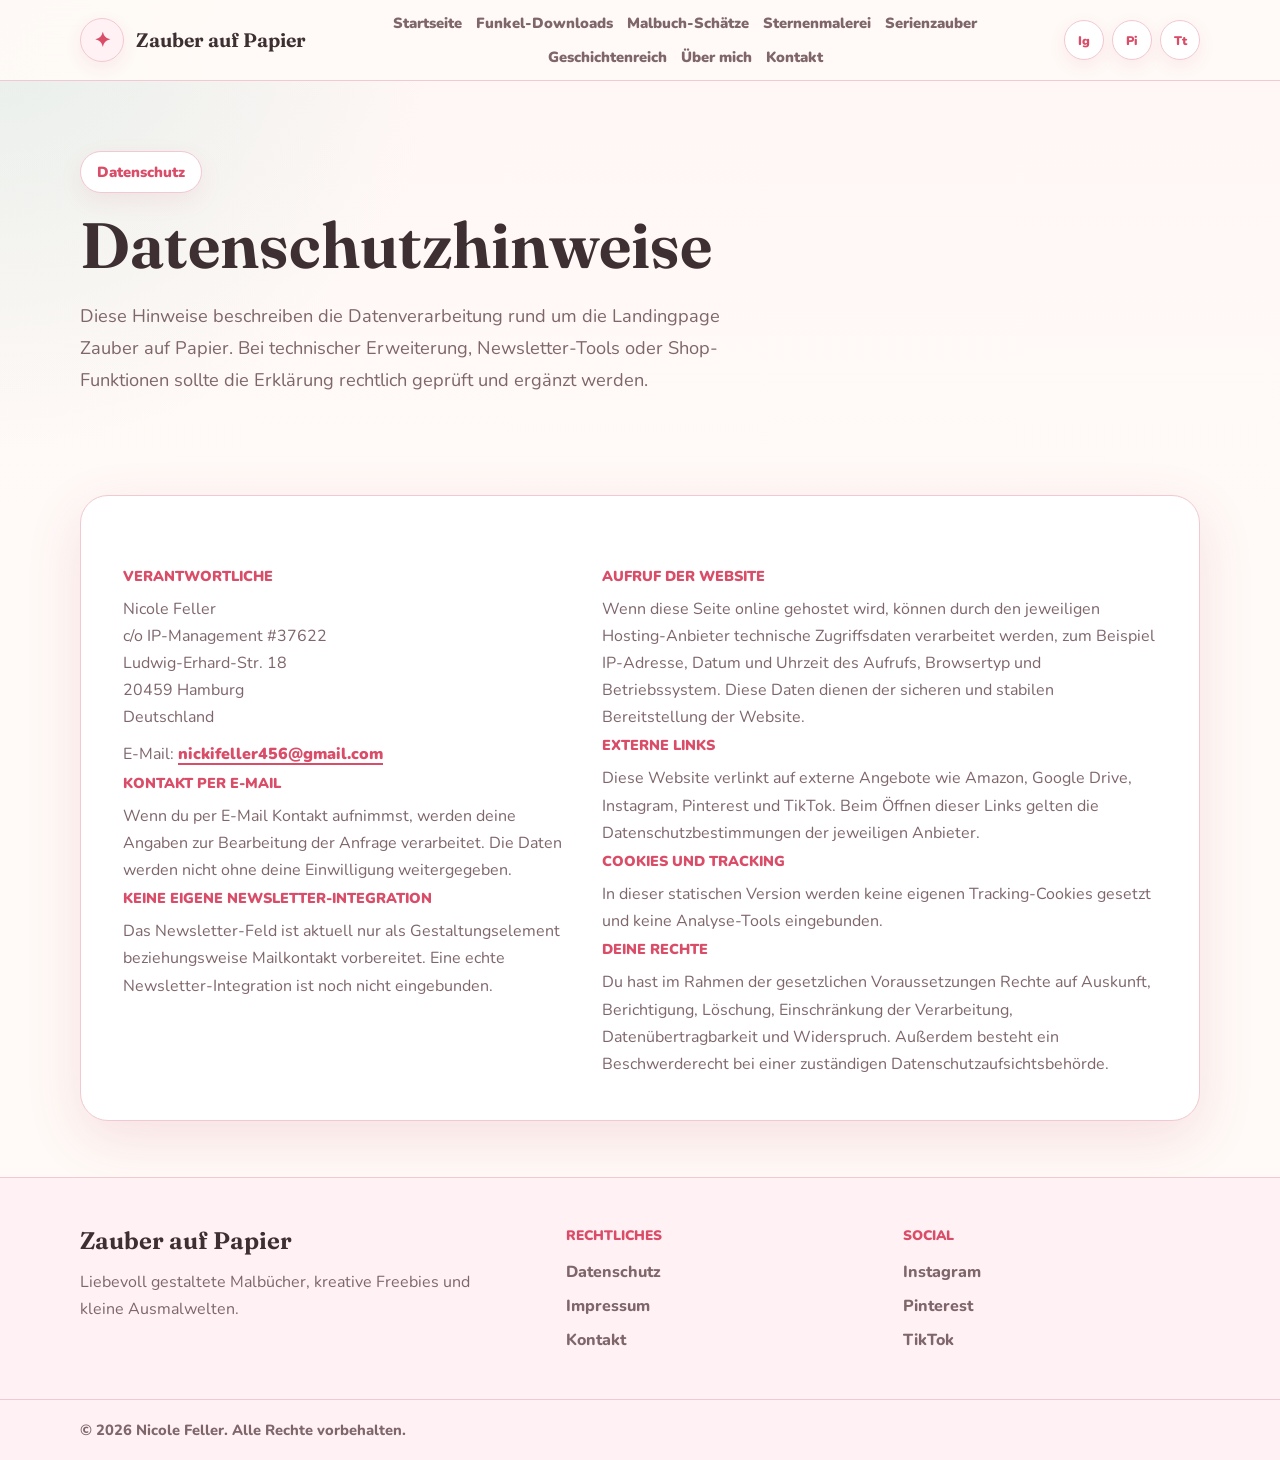
==== seiten/datenschutz.html @ 48a4aab7 "Publish Zauber auf Papier landing page" ====
<!doctype html>
<html lang="de">
  <head>
    <meta charset="utf-8" />
    <meta name="viewport" content="width=device-width, initial-scale=1" />
    <title>Datenschutz | Zauber auf Papier</title>
    <meta name="description" content="Datenschutzhinweise der Landingpage Zauber auf Papier." />
    <meta name="author" content="Nicole Feller" />
    <link rel="preconnect" href="https://fonts.googleapis.com" />
    <link rel="preconnect" href="https://fonts.gstatic.com" crossorigin />
    <link href="https://fonts.googleapis.com/css2?family=Fraunces:opsz,wght@9..144,500;9..144,650&family=Nunito:wght@400;700;800;900&display=swap" rel="stylesheet" />
    <link rel="stylesheet" href="seite.css" />
    <script src="seite.js" defer></script>
  </head>
  <body>
    <header class="header"><div class="container header-inner"><a class="brand" href="../index.html"><span class="brand-mark">✦</span><span>Zauber auf Papier</span></a><nav class="nav"><a href="../index.html">Startseite</a><a href="funkel-downloads.html">Funkel-Downloads</a><a href="malbuch-schaetze.html">Malbuch-Schätze</a><a href="sternenmalerei.html">Sternenmalerei</a><a href="serienzauber.html">Serienzauber</a><a href="geschichtenreich.html">Geschichtenreich</a><a href="ueber-mich.html">Über mich</a><a href="kontakt.html">Kontakt</a></nav><div class="social"><a href="https://www.instagram.com/zauber_auf_papier?igsh=MWM4c21jcXR1cXUzcg==" data-popup-link>Ig</a><a href="https://pin.it/42RjLvB2o" data-popup-link>Pi</a><a href="https://www.tiktok.com/@zauberaufpapierx?_r=1&_t=ZG-96r3VpoOtCT" data-popup-link>Tt</a></div></div></header>
    <main>
      <section class="hero"><div class="container"><p class="eyebrow">Datenschutz</p><h1>Datenschutzhinweise</h1><p class="hero-copy">Diese Hinweise beschreiben die Datenverarbeitung rund um die Landingpage Zauber auf Papier. Bei technischer Erweiterung, Newsletter-Tools oder Shop-Funktionen sollte die Erklärung rechtlich geprüft und ergänzt werden.</p></div></section>
      <section><div class="container"><div class="legal-card"><div class="legal-grid"><div><h3>Verantwortliche</h3><p>Nicole Feller<br />c/o IP-Management #37622<br />Ludwig-Erhard-Str. 18<br />20459 Hamburg<br />Deutschland</p><p>E-Mail: <a href="mailto:nickifeller456@gmail.com">nickifeller456@gmail.com</a></p><h3>Kontakt per E-Mail</h3><p>Wenn du per E-Mail Kontakt aufnimmst, werden deine Angaben zur Bearbeitung der Anfrage verarbeitet. Die Daten werden nicht ohne deine Einwilligung weitergegeben.</p><h3>Keine eigene Newsletter-Integration</h3><p>Das Newsletter-Feld ist aktuell nur als Gestaltungselement beziehungsweise Mailkontakt vorbereitet. Eine echte Newsletter-Integration ist noch nicht eingebunden.</p></div><div><h3>Aufruf der Website</h3><p>Wenn diese Seite online gehostet wird, können durch den jeweiligen Hosting-Anbieter technische Zugriffsdaten verarbeitet werden, zum Beispiel IP-Adresse, Datum und Uhrzeit des Aufrufs, Browsertyp und Betriebssystem. Diese Daten dienen der sicheren und stabilen Bereitstellung der Website.</p><h3>Externe Links</h3><p>Diese Website verlinkt auf externe Angebote wie Amazon, Google Drive, Instagram, Pinterest und TikTok. Beim Öffnen dieser Links gelten die Datenschutzbestimmungen der jeweiligen Anbieter.</p><h3>Cookies und Tracking</h3><p>In dieser statischen Version werden keine eigenen Tracking-Cookies gesetzt und keine Analyse-Tools eingebunden.</p><h3>Deine Rechte</h3><p>Du hast im Rahmen der gesetzlichen Voraussetzungen Rechte auf Auskunft, Berichtigung, Löschung, Einschränkung der Verarbeitung, Datenübertragbarkeit und Widerspruch. Außerdem besteht ein Beschwerderecht bei einer zuständigen Datenschutzaufsichtsbehörde.</p></div></div></div></div></section>
    </main>
    <footer class="footer"><div class="container footer-grid"><div><h2>Zauber auf Papier</h2><p>Liebevoll gestaltete Malbücher, kreative Freebies und kleine Ausmalwelten.</p></div><div><h3>Rechtliches</h3><div class="footer-links"><a href="datenschutz.html">Datenschutz</a><a href="impressum.html">Impressum</a><a href="kontakt.html">Kontakt</a></div></div><div><h3>Social</h3><div class="footer-links"><a href="https://www.instagram.com/zauber_auf_papier?igsh=MWM4c21jcXR1cXUzcg==" data-popup-link>Instagram</a><a href="https://pin.it/42RjLvB2o" data-popup-link>Pinterest</a><a href="https://www.tiktok.com/@zauberaufpapierx?_r=1&_t=ZG-96r3VpoOtCT" data-popup-link>TikTok</a></div></div></div><div class="copyright"><div class="container">© 2026 Nicole Feller. Alle Rechte vorbehalten.</div></div></footer>
    <dialog class="popup-fallback" id="popup-fallback"><h2>Der Zauber wartet</h2><p class="text">Falls dein Browser Popups blockiert, kannst du den Link hier öffnen.</p><div class="popup-actions"><a class="button" id="popup-fallback-link" href="#" target="_blank" rel="noopener">Link öffnen</a><button type="button" id="popup-close">Schließen</button></div></dialog>
  </body>
</html>
---- seiten/seite.css ----
:root {
  --background: #fffaf7;
  --surface: #ffffff;
  --surface-soft: #fff1f4;
  --primary: #d94d68;
  --primary-dark: #b93451;
  --accent: #f7b8c6;
  --mint: #b8ded2;
  --lavender: #d9c8f2;
  --text: #3d2f32;
  --muted: #7e666b;
  --border: #f2c8d2;
}

* {
  box-sizing: border-box;
}

html {
  scroll-behavior: smooth;
}

body {
  margin: 0;
  min-height: 100vh;
  background:
    radial-gradient(circle at top left, rgba(184, 222, 210, 0.34), transparent 28rem),
    linear-gradient(180deg, rgba(255, 241, 244, 0.42), transparent 36rem),
    var(--background);
  color: var(--text);
  font-family: "Nunito", system-ui, sans-serif;
}

img {
  display: block;
  max-width: 100%;
}

a {
  color: inherit;
  text-decoration: none;
}

a,
button {
  transition:
    background-color 180ms ease,
    border-color 180ms ease,
    box-shadow 180ms ease,
    color 180ms ease,
    transform 180ms ease;
}

h1,
h2,
h3 {
  margin: 0;
  font-family: "Fraunces", Georgia, serif;
  font-weight: 650;
  letter-spacing: 0;
}

p {
  margin: 0;
}

.container {
  width: min(100% - 2rem, 1120px);
  margin-inline: auto;
}

.header {
  position: sticky;
  top: 0;
  z-index: 20;
  border-bottom: 1px solid var(--border);
  background: rgba(255, 250, 247, 0.94);
  backdrop-filter: blur(18px);
}

.header-inner {
  display: flex;
  min-height: 80px;
  align-items: center;
  justify-content: space-between;
  gap: 20px;
}

.brand {
  display: inline-flex;
  align-items: center;
  gap: 12px;
  font-family: "Fraunces", Georgia, serif;
  font-size: 1.22rem;
  font-weight: 650;
}

.brand-mark {
  display: grid;
  width: 44px;
  height: 44px;
  place-items: center;
  border: 1px solid var(--border);
  border-radius: 999px;
  background: var(--surface-soft);
  color: var(--primary);
  box-shadow: 0 6px 18px rgba(185, 52, 81, 0.08);
}

.nav,
.social {
  display: flex;
  flex-wrap: wrap;
  align-items: center;
  gap: 14px;
}

.nav {
  max-width: 650px;
  justify-content: center;
}

.nav a {
  border-radius: 999px;
  color: var(--muted);
  font-size: 0.92rem;
  font-weight: 900;
}

.nav a:hover,
.nav a.active {
  color: var(--primary);
}

.social {
  gap: 8px;
}

.social a {
  display: grid;
  width: 40px;
  height: 40px;
  place-items: center;
  border: 1px solid var(--border);
  border-radius: 999px;
  background: var(--surface);
  color: var(--primary);
  font-size: 0.78rem;
  font-weight: 900;
  box-shadow: 0 6px 18px rgba(185, 52, 81, 0.08);
}

.hero {
  padding: 70px 0 42px;
}

.eyebrow,
.pill {
  display: inline-flex;
  align-items: center;
  border: 1px solid var(--border);
  border-radius: 999px;
  background: var(--surface);
  color: var(--primary);
  font-size: 0.92rem;
  font-weight: 900;
  box-shadow: 0 8px 24px rgba(185, 52, 81, 0.08);
}

.eyebrow {
  margin-bottom: 18px;
  padding: 10px 16px;
}

.hero h1 {
  max-width: 840px;
  font-size: clamp(2.45rem, 5vw, 4.4rem);
  line-height: 1.06;
}

.hero-copy {
  max-width: 700px;
  margin-top: 22px;
  color: var(--muted);
  font-size: 1.14rem;
  line-height: 1.75;
}

section {
  padding: 56px 0;
}

.button {
  display: inline-flex;
  min-height: 54px;
  align-items: center;
  justify-content: center;
  border: 1px solid transparent;
  border-radius: 999px;
  padding: 14px 26px;
  background: var(--primary);
  color: white;
  font-size: 1rem;
  font-weight: 900;
  box-shadow: 0 18px 55px rgba(185, 52, 81, 0.15);
}

.button:hover {
  transform: translateY(-2px);
  background: var(--primary-dark);
}

.button.secondary {
  border-color: var(--border);
  background: var(--surface);
  color: var(--primary);
}

.grid {
  display: grid;
  gap: 24px;
}

.grid.two {
  grid-template-columns: repeat(2, 1fr);
}

.grid.three {
  grid-template-columns: repeat(3, 1fr);
}

.grid.four {
  grid-template-columns: repeat(4, 1fr);
}

.card {
  overflow: hidden;
  border: 1px solid var(--border);
  border-radius: 28px;
  background: var(--surface);
  box-shadow: 0 8px 24px rgba(185, 52, 81, 0.08);
}

.card-body {
  padding: 24px;
}

.card h2,
.card h3 {
  font-size: clamp(1.6rem, 3vw, 2.2rem);
  line-height: 1.15;
}

.card p,
.text {
  color: var(--muted);
  line-height: 1.7;
}

.card p {
  margin-top: 12px;
}

.image-square {
  aspect-ratio: 1;
  overflow: hidden;
  background: var(--surface-soft);
}

.image-square img {
  width: 100%;
  height: 100%;
  object-fit: cover;
}

.image-contain {
  aspect-ratio: 1;
  display: grid;
  place-items: center;
  overflow: hidden;
  background: var(--surface-soft);
  padding: 16px;
}

.image-contain img {
  width: 100%;
  height: 100%;
  object-fit: contain;
}

.badge {
  display: inline-flex;
  margin-bottom: 12px;
  border-radius: 999px;
  background: var(--surface-soft);
  padding: 7px 12px;
  color: var(--primary);
  font-size: 0.78rem;
  font-weight: 900;
}

.actions {
  display: flex;
  flex-wrap: wrap;
  gap: 12px;
  margin-top: 22px;
}

.legal-card {
  border: 1px solid var(--border);
  border-radius: 28px;
  background: var(--surface);
  padding: clamp(24px, 4vw, 42px);
  box-shadow: 0 18px 55px rgba(185, 52, 81, 0.13);
}

.legal-grid {
  display: grid;
  gap: 24px;
  grid-template-columns: 0.9fr 1.1fr;
  margin-top: 24px;
}

.legal-card h3 {
  margin-top: 4px;
  font-family: "Nunito", system-ui, sans-serif;
  color: var(--primary);
  font-size: 0.9rem;
  font-weight: 900;
  text-transform: uppercase;
}

.legal-card p,
.legal-card address,
.legal-card li {
  color: var(--muted);
  font-style: normal;
  line-height: 1.7;
}

.legal-card p,
.legal-card ul,
.legal-card address {
  margin-top: 10px;
}

.legal-card a,
.inline-link {
  color: var(--primary);
  font-weight: 900;
  text-decoration: underline;
  text-decoration-thickness: 2px;
  text-underline-offset: 4px;
}

.footer {
  border-top: 1px solid var(--border);
  background: var(--surface-soft);
}

.footer-grid {
  display: grid;
  gap: 40px;
  grid-template-columns: 1.2fr 0.8fr 0.8fr;
  padding: 48px 0;
}

.footer p {
  max-width: 420px;
  margin-top: 14px;
  color: var(--muted);
  line-height: 1.65;
}

.footer h3 {
  font-family: "Nunito", system-ui, sans-serif;
  color: var(--primary);
  font-size: 0.86rem;
  font-weight: 900;
  text-transform: uppercase;
}

.footer-links {
  display: grid;
  gap: 12px;
  margin-top: 16px;
}

.footer-links a {
  color: var(--muted);
  font-weight: 800;
}

.copyright {
  border-top: 1px solid var(--border);
  padding: 20px 0;
  color: var(--muted);
  font-size: 0.92rem;
  font-weight: 800;
}

.popup-fallback {
  width: min(92vw, 460px);
  border: 1px solid var(--border);
  border-radius: 28px;
  background: var(--surface);
  color: var(--text);
  padding: 28px;
  box-shadow: 0 24px 70px rgba(185, 52, 81, 0.24);
}

.popup-fallback::backdrop {
  background: rgba(61, 47, 50, 0.28);
  backdrop-filter: blur(8px);
}

.popup-actions {
  display: flex;
  flex-wrap: wrap;
  gap: 10px;
  margin-top: 20px;
}

.popup-actions button {
  min-height: 48px;
  border: 1px solid var(--border);
  border-radius: 999px;
  background: var(--surface);
  color: var(--primary);
  padding: 0 20px;
  font: inherit;
  font-weight: 900;
}

@media (max-width: 980px) {
  .header-inner,
  .footer-grid,
  .legal-grid,
  .grid.two,
  .grid.three,
  .grid.four {
    grid-template-columns: 1fr;
  }

  .header-inner {
    align-items: flex-start;
    flex-direction: column;
    padding: 16px 0;
  }

  .grid.four {
    grid-template-columns: repeat(2, 1fr);
  }
}

@media (max-width: 640px) {
  .container {
    width: min(100% - 1.25rem, 1120px);
  }

  .grid.four {
    grid-template-columns: 1fr;
  }

  .button,
  .actions {
    width: 100%;
  }
}
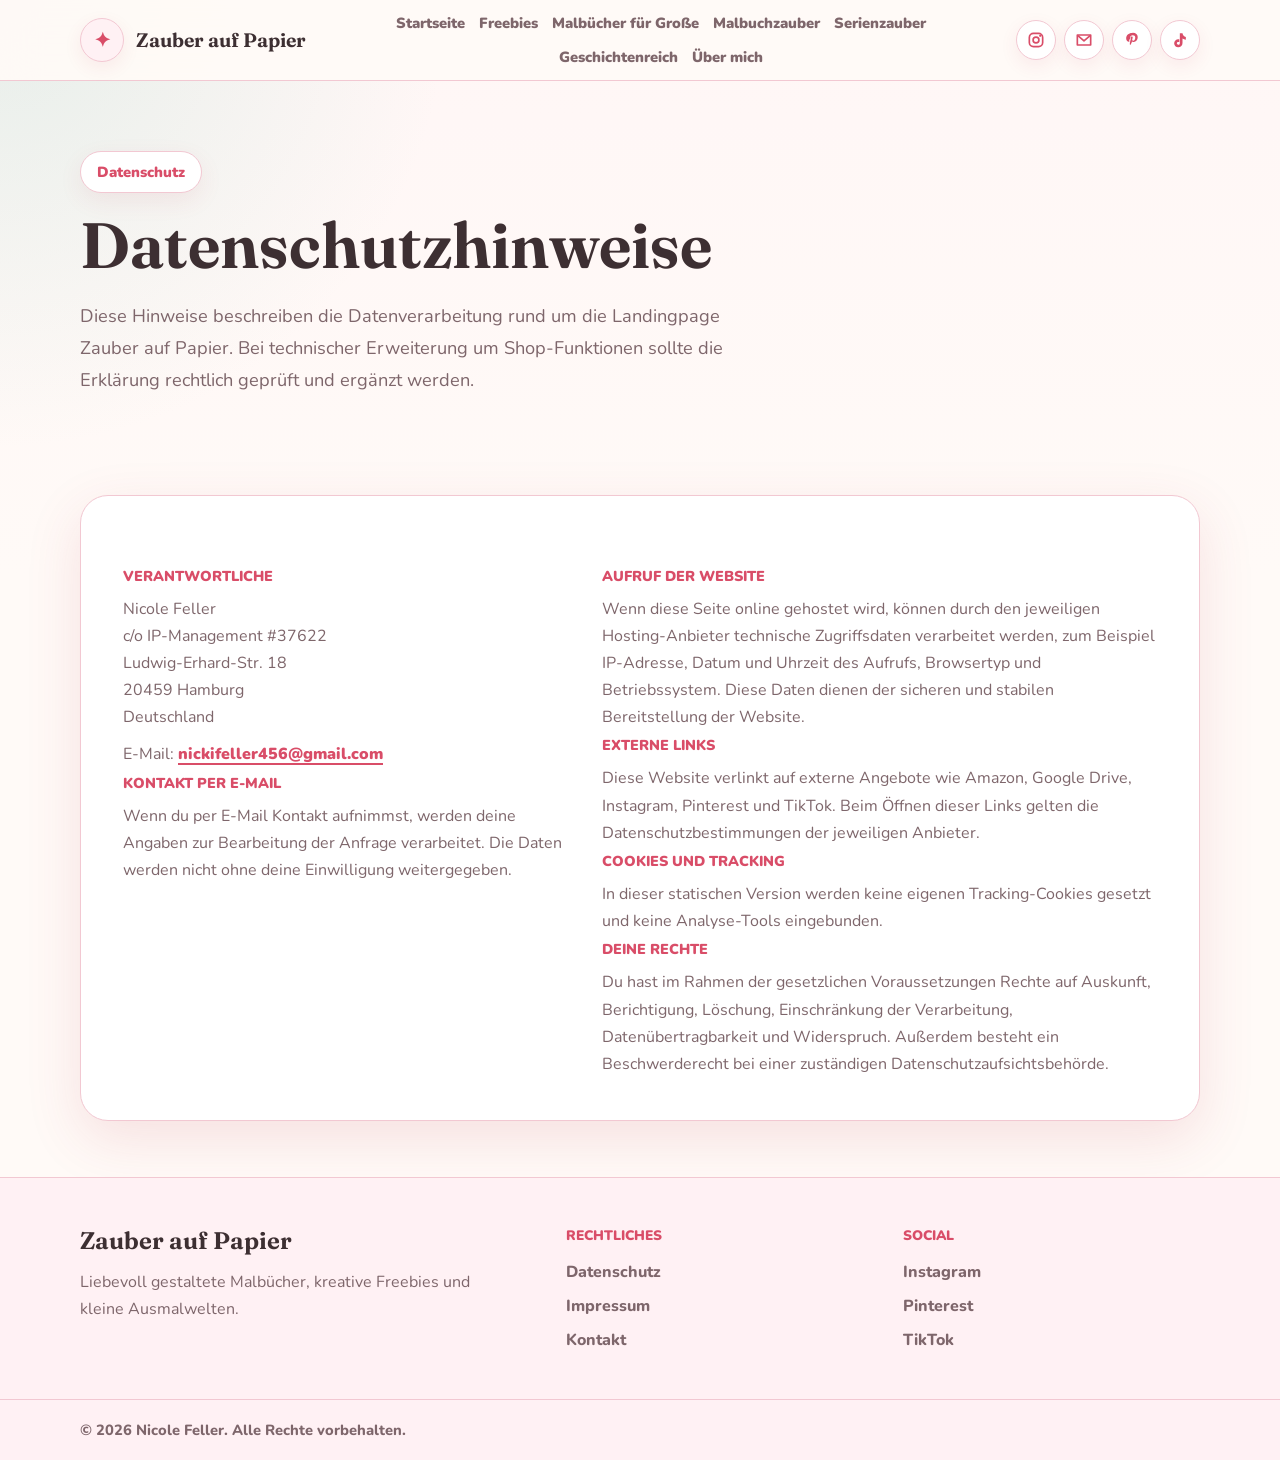
==== commit 1b453834: "Update navigation and remove newsletter" ====
--- a/seiten/datenschutz.html
+++ b/seiten/datenschutz.html
@@ -13,10 +13,23 @@
     <script src="seite.js" defer></script>
   </head>
   <body>
-    <header class="header"><div class="container header-inner"><a class="brand" href="../index.html"><span class="brand-mark">✦</span><span>Zauber auf Papier</span></a><nav class="nav"><a href="../index.html">Startseite</a><a href="funkel-downloads.html">Funkel-Downloads</a><a href="malbuch-schaetze.html">Malbuch-Schätze</a><a href="sternenmalerei.html">Sternenmalerei</a><a href="serienzauber.html">Serienzauber</a><a href="geschichtenreich.html">Geschichtenreich</a><a href="ueber-mich.html">Über mich</a><a href="kontakt.html">Kontakt</a></nav><div class="social"><a href="https://www.instagram.com/zauber_auf_papier?igsh=MWM4c21jcXR1cXUzcg==" data-popup-link>Ig</a><a href="https://pin.it/42RjLvB2o" data-popup-link>Pi</a><a href="https://www.tiktok.com/@zauberaufpapierx?_r=1&_t=ZG-96r3VpoOtCT" data-popup-link>Tt</a></div></div></header>
+    <header class="header"><div class="container header-inner"><a class="brand" href="../index.html"><span class="brand-mark">✦</span><span>Zauber auf Papier</span></a><nav class="nav" aria-label="Hauptnavigation">
+          <a href="../index.html">Startseite</a>
+          <a href="funkel-downloads.html">Freebies</a>
+          <a href="malbuch-schaetze.html">Malbücher für Große</a>
+          <a href="sternenmalerei.html">Malbuchzauber</a>
+          <a href="serienzauber.html">Serienzauber</a>
+          <a href="geschichtenreich.html">Geschichtenreich</a>
+          <a href="ueber-mich.html">Über mich</a>
+        </nav><div class="social">
+          <a href="https://www.instagram.com/zauber_auf_papier?igsh=MWM4c21jcXR1cXUzcg==" aria-label="Instagram" title="Instagram" data-popup-link><svg viewBox="0 0 24 24" aria-hidden="true"><rect x="4" y="4" width="16" height="16" rx="5" fill="none" stroke="currentColor" stroke-width="2"/><circle cx="12" cy="12" r="3.5" fill="none" stroke="currentColor" stroke-width="2"/><circle cx="17" cy="7" r="1.3" fill="currentColor"/></svg></a>
+          <a href="mailto:nickifeller456@gmail.com?subject=Anfrage%20zu%20Zauber%20auf%20Papier" aria-label="Kontakt per E-Mail" title="Kontakt per E-Mail"><svg viewBox="0 0 24 24" aria-hidden="true"><path d="M4 6h16v12H4z" fill="none" stroke="currentColor" stroke-width="2" stroke-linejoin="round"/><path d="m5 7 7 6 7-6" fill="none" stroke="currentColor" stroke-width="2" stroke-linecap="round" stroke-linejoin="round"/></svg></a>
+          <a href="https://pin.it/42RjLvB2o" aria-label="Pinterest" title="Pinterest" data-popup-link><svg viewBox="0 0 24 24" aria-hidden="true"><path d="M12 3.5c-4.1 0-7 2.8-7 6.5 0 2.4 1.4 4.2 3.2 4.2.5 0 .8-.3.7-.8l-.2-.9c-.1-.4-.1-.5.2-.8.5-.6.8-1.3.8-2.2 0-1.7 1.1-3.2 3.3-3.2 1.8 0 2.9 1.1 2.9 2.7 0 2.1-1 3.9-2.4 3.9-.8 0-1.4-.7-1.2-1.5l.5-2c.2-.9-.2-1.6-1-1.6-.8 0-1.5.8-1.5 1.9 0 .7.2 1.2.2 1.2l-1 4.2c-.2.8-.1 1.9 0 2.7.1.2.3.2.4.1.6-.8 1.5-2.1 1.8-3.3l.3-1.2c.4.7 1.2 1.1 2.1 1.1 2.8 0 4.8-2.6 4.8-6 0-2.8-2.4-5.1-5.8-5.1z" fill="currentColor"/></svg></a>
+          <a href="https://www.tiktok.com/@zauberaufpapierx?_r=1&_t=ZG-96r3VpoOtCT" aria-label="TikTok" title="TikTok" data-popup-link><svg viewBox="0 0 24 24" aria-hidden="true"><path d="M15 4c.5 2.6 1.9 4.1 4 4.5v3.2c-1.5-.1-2.8-.6-4-1.5v5.5c0 3-2.1 5.1-5.1 5.1A4.7 4.7 0 0 1 5 16c0-2.8 2.2-4.9 5-4.9.4 0 .8 0 1.1.1v3.3a2.5 2.5 0 0 0-1.1-.2A1.7 1.7 0 0 0 8.2 16c0 1 .8 1.7 1.8 1.7s1.8-.7 1.8-1.9V4h3.2z" fill="currentColor"/></svg></a>
+        </div></div></header>
     <main>
-      <section class="hero"><div class="container"><p class="eyebrow">Datenschutz</p><h1>Datenschutzhinweise</h1><p class="hero-copy">Diese Hinweise beschreiben die Datenverarbeitung rund um die Landingpage Zauber auf Papier. Bei technischer Erweiterung, Newsletter-Tools oder Shop-Funktionen sollte die Erklärung rechtlich geprüft und ergänzt werden.</p></div></section>
-      <section><div class="container"><div class="legal-card"><div class="legal-grid"><div><h3>Verantwortliche</h3><p>Nicole Feller<br />c/o IP-Management #37622<br />Ludwig-Erhard-Str. 18<br />20459 Hamburg<br />Deutschland</p><p>E-Mail: <a href="mailto:nickifeller456@gmail.com">nickifeller456@gmail.com</a></p><h3>Kontakt per E-Mail</h3><p>Wenn du per E-Mail Kontakt aufnimmst, werden deine Angaben zur Bearbeitung der Anfrage verarbeitet. Die Daten werden nicht ohne deine Einwilligung weitergegeben.</p><h3>Keine eigene Newsletter-Integration</h3><p>Das Newsletter-Feld ist aktuell nur als Gestaltungselement beziehungsweise Mailkontakt vorbereitet. Eine echte Newsletter-Integration ist noch nicht eingebunden.</p></div><div><h3>Aufruf der Website</h3><p>Wenn diese Seite online gehostet wird, können durch den jeweiligen Hosting-Anbieter technische Zugriffsdaten verarbeitet werden, zum Beispiel IP-Adresse, Datum und Uhrzeit des Aufrufs, Browsertyp und Betriebssystem. Diese Daten dienen der sicheren und stabilen Bereitstellung der Website.</p><h3>Externe Links</h3><p>Diese Website verlinkt auf externe Angebote wie Amazon, Google Drive, Instagram, Pinterest und TikTok. Beim Öffnen dieser Links gelten die Datenschutzbestimmungen der jeweiligen Anbieter.</p><h3>Cookies und Tracking</h3><p>In dieser statischen Version werden keine eigenen Tracking-Cookies gesetzt und keine Analyse-Tools eingebunden.</p><h3>Deine Rechte</h3><p>Du hast im Rahmen der gesetzlichen Voraussetzungen Rechte auf Auskunft, Berichtigung, Löschung, Einschränkung der Verarbeitung, Datenübertragbarkeit und Widerspruch. Außerdem besteht ein Beschwerderecht bei einer zuständigen Datenschutzaufsichtsbehörde.</p></div></div></div></div></section>
+      <section class="hero"><div class="container"><p class="eyebrow">Datenschutz</p><h1>Datenschutzhinweise</h1><p class="hero-copy">Diese Hinweise beschreiben die Datenverarbeitung rund um die Landingpage Zauber auf Papier. Bei technischer Erweiterung um Shop-Funktionen sollte die Erklärung rechtlich geprüft und ergänzt werden.</p></div></section>
+      <section><div class="container"><div class="legal-card"><div class="legal-grid"><div><h3>Verantwortliche</h3><p>Nicole Feller<br />c/o IP-Management #37622<br />Ludwig-Erhard-Str. 18<br />20459 Hamburg<br />Deutschland</p><p>E-Mail: <a href="mailto:nickifeller456@gmail.com">nickifeller456@gmail.com</a></p><h3>Kontakt per E-Mail</h3><p>Wenn du per E-Mail Kontakt aufnimmst, werden deine Angaben zur Bearbeitung der Anfrage verarbeitet. Die Daten werden nicht ohne deine Einwilligung weitergegeben.</p></div><div><h3>Aufruf der Website</h3><p>Wenn diese Seite online gehostet wird, können durch den jeweiligen Hosting-Anbieter technische Zugriffsdaten verarbeitet werden, zum Beispiel IP-Adresse, Datum und Uhrzeit des Aufrufs, Browsertyp und Betriebssystem. Diese Daten dienen der sicheren und stabilen Bereitstellung der Website.</p><h3>Externe Links</h3><p>Diese Website verlinkt auf externe Angebote wie Amazon, Google Drive, Instagram, Pinterest und TikTok. Beim Öffnen dieser Links gelten die Datenschutzbestimmungen der jeweiligen Anbieter.</p><h3>Cookies und Tracking</h3><p>In dieser statischen Version werden keine eigenen Tracking-Cookies gesetzt und keine Analyse-Tools eingebunden.</p><h3>Deine Rechte</h3><p>Du hast im Rahmen der gesetzlichen Voraussetzungen Rechte auf Auskunft, Berichtigung, Löschung, Einschränkung der Verarbeitung, Datenübertragbarkeit und Widerspruch. Außerdem besteht ein Beschwerderecht bei einer zuständigen Datenschutzaufsichtsbehörde.</p></div></div></div></div></section>
     </main>
     <footer class="footer"><div class="container footer-grid"><div><h2>Zauber auf Papier</h2><p>Liebevoll gestaltete Malbücher, kreative Freebies und kleine Ausmalwelten.</p></div><div><h3>Rechtliches</h3><div class="footer-links"><a href="datenschutz.html">Datenschutz</a><a href="impressum.html">Impressum</a><a href="kontakt.html">Kontakt</a></div></div><div><h3>Social</h3><div class="footer-links"><a href="https://www.instagram.com/zauber_auf_papier?igsh=MWM4c21jcXR1cXUzcg==" data-popup-link>Instagram</a><a href="https://pin.it/42RjLvB2o" data-popup-link>Pinterest</a><a href="https://www.tiktok.com/@zauberaufpapierx?_r=1&_t=ZG-96r3VpoOtCT" data-popup-link>TikTok</a></div></div></div><div class="copyright"><div class="container">© 2026 Nicole Feller. Alle Rechte vorbehalten.</div></div></footer>
     <dialog class="popup-fallback" id="popup-fallback"><h2>Der Zauber wartet</h2><p class="text">Falls dein Browser Popups blockiert, kannst du den Link hier öffnen.</p><div class="popup-actions"><a class="button" id="popup-fallback-link" href="#" target="_blank" rel="noopener">Link öffnen</a><button type="button" id="popup-close">Schließen</button></div></dialog>
--- a/seiten/seite.css
+++ b/seiten/seite.css
@@ -150,6 +150,11 @@
   box-shadow: 0 6px 18px rgba(185, 52, 81, 0.08);
 }
 
+.social svg {
+  width: 20px;
+  height: 20px;
+}
+
 .hero {
   padding: 70px 0 42px;
 }
@@ -304,6 +309,125 @@
   flex-wrap: wrap;
   gap: 12px;
   margin-top: 22px;
+}
+
+.series-wrap {
+  padding-top: 22px;
+}
+
+.series-section {
+  display: grid;
+  gap: 22px;
+  margin-bottom: 46px;
+}
+
+.series-section:last-child {
+  margin-bottom: 0;
+}
+
+.series-heading {
+  max-width: 800px;
+}
+
+.series-heading .pill {
+  margin-bottom: 14px;
+  padding: 9px 14px;
+}
+
+.series-heading h2 {
+  font-size: clamp(2rem, 4vw, 3.35rem);
+  line-height: 1.08;
+}
+
+.series-heading p:not(.pill) {
+  margin-top: 14px;
+  color: var(--muted);
+  font-size: 1.05rem;
+  line-height: 1.7;
+}
+
+.series-grid {
+  display: grid;
+  grid-template-columns: repeat(4, minmax(0, 1fr));
+  gap: 18px;
+}
+
+.series-book {
+  overflow: hidden;
+  border: 1px solid var(--border);
+  border-radius: 18px;
+  background: var(--surface);
+  box-shadow: 0 10px 30px rgba(61, 47, 50, 0.08);
+}
+
+.series-cover-link {
+  position: relative;
+  display: block;
+  aspect-ratio: 1;
+  overflow: hidden;
+  background: #130e19;
+}
+
+.series-cover-link img {
+  width: 100%;
+  height: 100%;
+  object-fit: cover;
+  transition: transform 180ms ease;
+}
+
+.series-overlay {
+  position: absolute;
+  right: 12px;
+  bottom: 12px;
+  left: 12px;
+  display: flex;
+  min-height: 42px;
+  align-items: center;
+  justify-content: center;
+  border: 1px solid rgba(255, 255, 255, 0.42);
+  border-radius: 999px;
+  background: rgba(28, 18, 29, 0.78);
+  color: #fff;
+  font-size: 0.92rem;
+  font-weight: 900;
+  text-align: center;
+  box-shadow: 0 12px 28px rgba(0, 0, 0, 0.22);
+  transition:
+    background-color 180ms ease,
+    transform 180ms ease;
+}
+
+.series-cover-link:hover img,
+.series-cover-link:focus-visible img {
+  transform: scale(1.035);
+}
+
+.series-cover-link:hover .series-overlay,
+.series-cover-link:focus-visible .series-overlay {
+  background: rgba(217, 77, 104, 0.94);
+  transform: translateY(-2px);
+}
+
+.series-meta {
+  min-height: 116px;
+  padding: 16px;
+}
+
+.series-meta span {
+  display: inline-flex;
+  margin-bottom: 8px;
+  border-radius: 999px;
+  background: var(--surface-soft);
+  padding: 6px 10px;
+  color: var(--primary);
+  font-size: 0.76rem;
+  font-weight: 900;
+}
+
+.series-meta h3 {
+  font-family: "Nunito", system-ui, sans-serif;
+  font-size: clamp(1rem, 1.7vw, 1.18rem);
+  line-height: 1.22;
 }
 
 .legal-card {
@@ -451,6 +575,10 @@
   .grid.four {
     grid-template-columns: repeat(2, 1fr);
   }
+
+  .series-grid {
+    grid-template-columns: repeat(2, minmax(0, 1fr));
+  }
 }
 
 @media (max-width: 640px) {
@@ -462,6 +590,10 @@
     grid-template-columns: 1fr;
   }
 
+  .series-grid {
+    grid-template-columns: 1fr;
+  }
+
   .button,
   .actions {
     width: 100%;
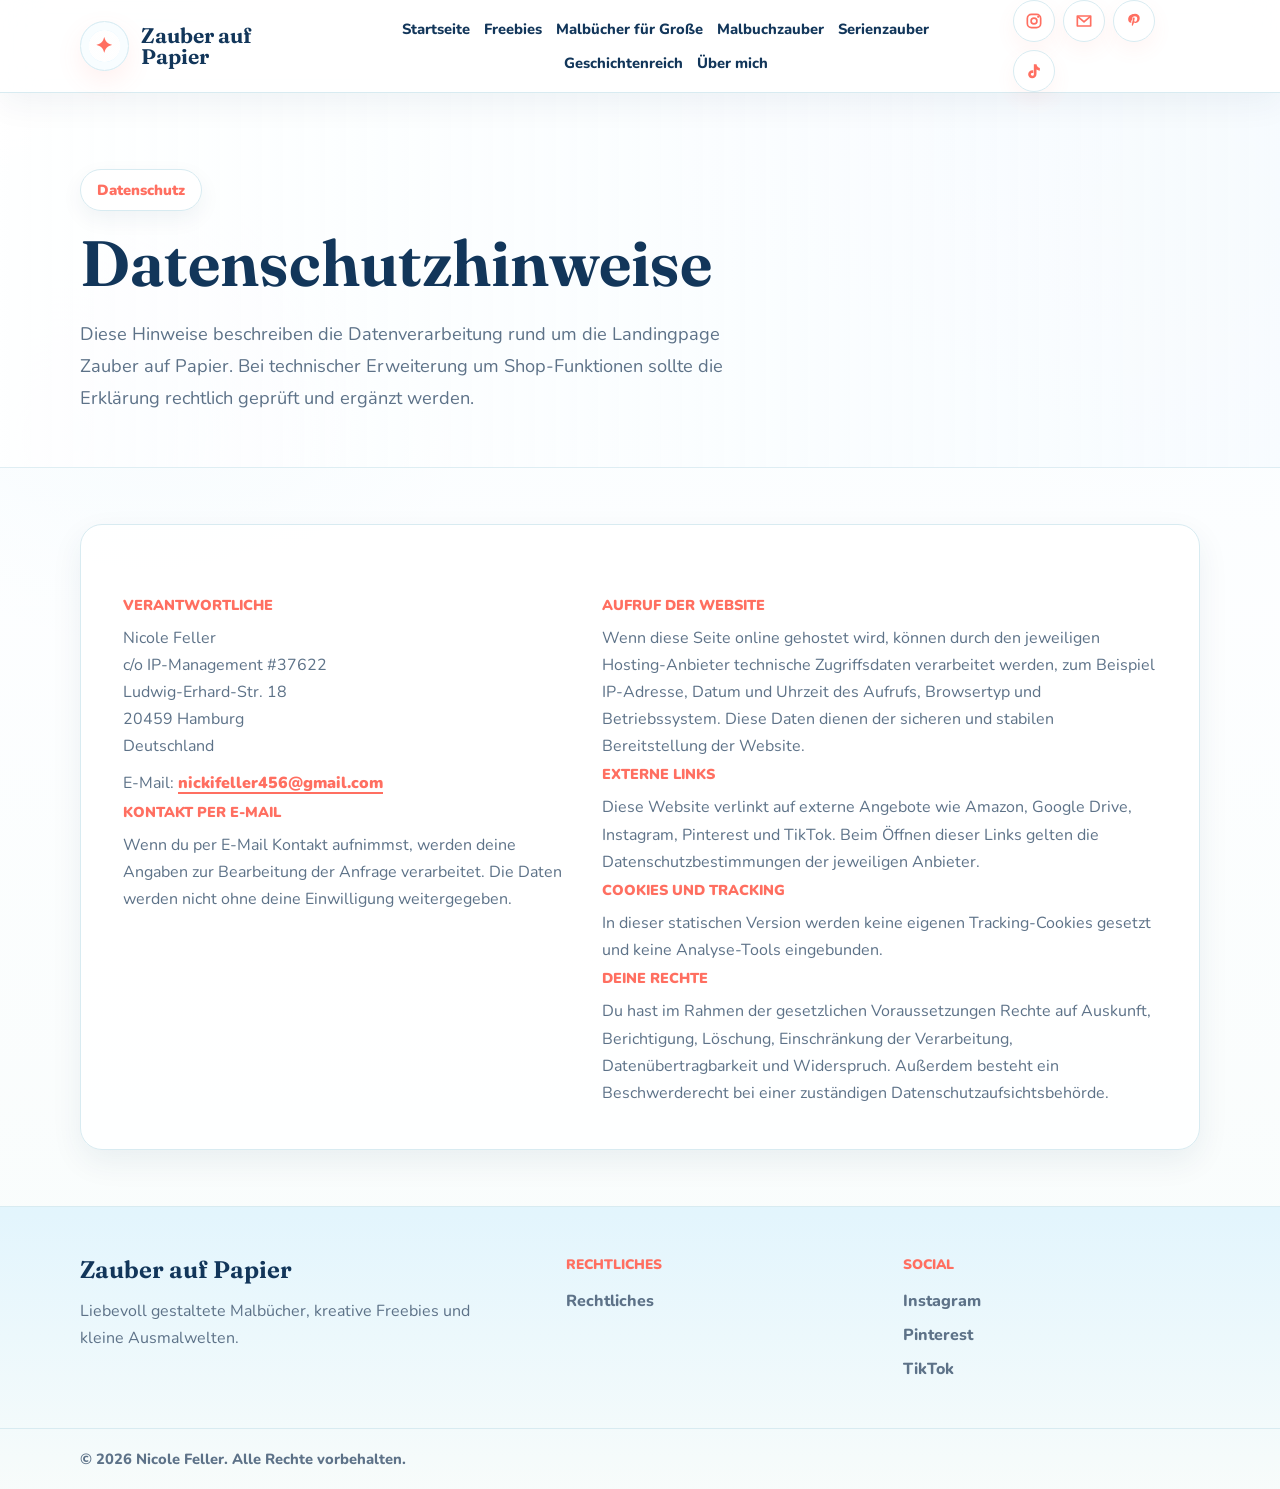
==== commit 4764ca7a: "Update legal link to Versteckmich page" ====
--- a/seiten/datenschutz.html
+++ b/seiten/datenschutz.html
@@ -31,7 +31,7 @@
       <section class="hero"><div class="container"><p class="eyebrow">Datenschutz</p><h1>Datenschutzhinweise</h1><p class="hero-copy">Diese Hinweise beschreiben die Datenverarbeitung rund um die Landingpage Zauber auf Papier. Bei technischer Erweiterung um Shop-Funktionen sollte die Erklärung rechtlich geprüft und ergänzt werden.</p></div></section>
       <section><div class="container"><div class="legal-card"><div class="legal-grid"><div><h3>Verantwortliche</h3><p>Nicole Feller<br />c/o IP-Management #37622<br />Ludwig-Erhard-Str. 18<br />20459 Hamburg<br />Deutschland</p><p>E-Mail: <a href="mailto:nickifeller456@gmail.com">nickifeller456@gmail.com</a></p><h3>Kontakt per E-Mail</h3><p>Wenn du per E-Mail Kontakt aufnimmst, werden deine Angaben zur Bearbeitung der Anfrage verarbeitet. Die Daten werden nicht ohne deine Einwilligung weitergegeben.</p></div><div><h3>Aufruf der Website</h3><p>Wenn diese Seite online gehostet wird, können durch den jeweiligen Hosting-Anbieter technische Zugriffsdaten verarbeitet werden, zum Beispiel IP-Adresse, Datum und Uhrzeit des Aufrufs, Browsertyp und Betriebssystem. Diese Daten dienen der sicheren und stabilen Bereitstellung der Website.</p><h3>Externe Links</h3><p>Diese Website verlinkt auf externe Angebote wie Amazon, Google Drive, Instagram, Pinterest und TikTok. Beim Öffnen dieser Links gelten die Datenschutzbestimmungen der jeweiligen Anbieter.</p><h3>Cookies und Tracking</h3><p>In dieser statischen Version werden keine eigenen Tracking-Cookies gesetzt und keine Analyse-Tools eingebunden.</p><h3>Deine Rechte</h3><p>Du hast im Rahmen der gesetzlichen Voraussetzungen Rechte auf Auskunft, Berichtigung, Löschung, Einschränkung der Verarbeitung, Datenübertragbarkeit und Widerspruch. Außerdem besteht ein Beschwerderecht bei einer zuständigen Datenschutzaufsichtsbehörde.</p></div></div></div></div></section>
     </main>
-    <footer class="footer"><div class="container footer-grid"><div><h2>Zauber auf Papier</h2><p>Liebevoll gestaltete Malbücher, kreative Freebies und kleine Ausmalwelten.</p></div><div><h3>Rechtliches</h3><div class="footer-links"><a href="datenschutz.html">Datenschutz</a><a href="impressum.html">Impressum</a><a href="kontakt.html">Kontakt</a></div></div><div><h3>Social</h3><div class="footer-links"><a href="https://www.instagram.com/zauber_auf_papier?igsh=MWM4c21jcXR1cXUzcg==" data-popup-link>Instagram</a><a href="https://pin.it/42RjLvB2o" data-popup-link>Pinterest</a><a href="https://www.tiktok.com/@zauberaufpapierx?_r=1&_t=ZG-96r3VpoOtCT" data-popup-link>TikTok</a></div></div></div><div class="copyright"><div class="container">© 2026 Nicole Feller. Alle Rechte vorbehalten.</div></div></footer>
+    <footer class="footer"><div class="container footer-grid"><div><h2>Zauber auf Papier</h2><p>Liebevoll gestaltete Malbücher, kreative Freebies und kleine Ausmalwelten.</p></div><div><h3>Rechtliches</h3><div class="footer-links"><a href="https://versteckmich.de/zauberaufpapier" data-popup-link>Rechtliches</a></div></div><div><h3>Social</h3><div class="footer-links"><a href="https://www.instagram.com/zauber_auf_papier?igsh=MWM4c21jcXR1cXUzcg==" data-popup-link>Instagram</a><a href="https://pin.it/42RjLvB2o" data-popup-link>Pinterest</a><a href="https://www.tiktok.com/@zauberaufpapierx?_r=1&_t=ZG-96r3VpoOtCT" data-popup-link>TikTok</a></div></div></div><div class="copyright"><div class="container">© 2026 Nicole Feller. Alle Rechte vorbehalten.</div></div></footer>
     <dialog class="popup-fallback" id="popup-fallback"><h2>Der Zauber wartet</h2><p class="text">Falls dein Browser Popups blockiert, kannst du den Link hier öffnen.</p><div class="popup-actions"><a class="button" id="popup-fallback-link" href="#" target="_blank" rel="noopener">Link öffnen</a><button type="button" id="popup-close">Schließen</button></div></dialog>
   </body>
 </html>
--- a/seiten/seite.css
+++ b/seiten/seite.css
@@ -1,15 +1,16 @@
 :root {
-  --background: #fffaf7;
+  --background: #f7fcff;
   --surface: #ffffff;
-  --surface-soft: #fff1f4;
-  --primary: #d94d68;
-  --primary-dark: #b93451;
-  --accent: #f7b8c6;
-  --mint: #b8ded2;
-  --lavender: #d9c8f2;
-  --text: #3d2f32;
-  --muted: #7e666b;
-  --border: #f2c8d2;
+  --surface-soft: #eef8f6;
+  --primary: #ff6f61;
+  --primary-dark: #d94b45;
+  --accent: #28b9b0;
+  --mint: #9bc8a5;
+  --lavender: #dff4ff;
+  --gold: #e7b65b;
+  --text: #12365a;
+  --muted: #5d7288;
+  --border: #d8ebf1;
 }
 
 * {
@@ -23,9 +24,11 @@
 body {
   margin: 0;
   min-height: 100vh;
+  overflow-x: hidden;
   background:
-    radial-gradient(circle at top left, rgba(184, 222, 210, 0.34), transparent 28rem),
-    linear-gradient(180deg, rgba(255, 241, 244, 0.42), transparent 36rem),
+    linear-gradient(180deg, rgba(247, 252, 255, 0.92), rgba(255, 255, 255, 0.72) 38rem, rgba(248, 252, 251, 0.96)),
+    radial-gradient(circle at 12% 20%, rgba(124, 200, 231, 0.18), transparent 22rem),
+    radial-gradient(circle at 88% 12%, rgba(231, 182, 91, 0.12), transparent 20rem),
     var(--background);
   color: var(--text);
   font-family: "Nunito", system-ui, sans-serif;
@@ -65,7 +68,8 @@
 }
 
 .container {
-  width: min(100% - 2rem, 1120px);
+  width: calc(100% - 2rem);
+  max-width: 1120px;
   margin-inline: auto;
 }
 
@@ -74,16 +78,17 @@
   top: 0;
   z-index: 20;
   border-bottom: 1px solid var(--border);
-  background: rgba(255, 250, 247, 0.94);
+  background: rgba(255, 255, 255, 0.9);
   backdrop-filter: blur(18px);
+  box-shadow: 0 10px 34px rgba(18, 54, 90, 0.06);
 }
 
 .header-inner {
   display: flex;
-  min-height: 80px;
+  min-height: 88px;
   align-items: center;
   justify-content: space-between;
-  gap: 20px;
+  gap: 22px;
 }
 
 .brand {
@@ -91,20 +96,25 @@
   align-items: center;
   gap: 12px;
   font-family: "Fraunces", Georgia, serif;
-  font-size: 1.22rem;
+  color: var(--text);
+  font-size: 1.32rem;
   font-weight: 650;
+  line-height: 1;
 }
 
 .brand-mark {
   display: grid;
-  width: 44px;
-  height: 44px;
+  width: 50px;
+  height: 50px;
   place-items: center;
   border: 1px solid var(--border);
   border-radius: 999px;
-  background: var(--surface-soft);
+  background:
+    radial-gradient(circle, rgba(255, 255, 255, 0.94) 0 46%, rgba(223, 244, 255, 0.92) 48% 100%);
   color: var(--primary);
-  box-shadow: 0 6px 18px rgba(185, 52, 81, 0.08);
+  box-shadow:
+    0 10px 26px rgba(255, 111, 97, 0.1),
+    inset 0 0 0 8px rgba(255, 255, 255, 0.75);
 }
 
 .nav,
@@ -121,10 +131,11 @@
 }
 
 .nav a {
+  position: relative;
   border-radius: 999px;
-  color: var(--muted);
+  color: var(--text);
   font-size: 0.92rem;
-  font-weight: 900;
+  font-weight: 800;
 }
 
 .nav a:hover,
@@ -132,22 +143,33 @@
   color: var(--primary);
 }
 
+.nav a.active::after {
+  position: absolute;
+  right: 14%;
+  bottom: -14px;
+  left: 14%;
+  height: 2px;
+  border-radius: 999px;
+  background: linear-gradient(90deg, transparent, var(--primary), transparent);
+  content: "";
+}
+
 .social {
   gap: 8px;
 }
 
 .social a {
   display: grid;
-  width: 40px;
-  height: 40px;
+  width: 42px;
+  height: 42px;
   place-items: center;
   border: 1px solid var(--border);
   border-radius: 999px;
-  background: var(--surface);
+  background: rgba(255, 255, 255, 0.88);
   color: var(--primary);
   font-size: 0.78rem;
   font-weight: 900;
-  box-shadow: 0 6px 18px rgba(185, 52, 81, 0.08);
+  box-shadow: 0 8px 20px rgba(255, 111, 97, 0.07);
 }
 
 .social svg {
@@ -156,7 +178,11 @@
 }
 
 .hero {
-  padding: 70px 0 42px;
+  border-bottom: 1px solid rgba(216, 235, 241, 0.82);
+  background:
+    linear-gradient(90deg, rgba(255, 255, 255, 0.96), rgba(246, 251, 255, 0.72)),
+    radial-gradient(circle at 5% 92%, rgba(124, 200, 231, 0.18), transparent 22rem);
+  padding: 76px 0 52px;
 }
 
 .eyebrow,
@@ -165,11 +191,11 @@
   align-items: center;
   border: 1px solid var(--border);
   border-radius: 999px;
-  background: var(--surface);
+  background: rgba(255, 255, 255, 0.84);
   color: var(--primary);
   font-size: 0.92rem;
   font-weight: 900;
-  box-shadow: 0 8px 24px rgba(185, 52, 81, 0.08);
+  box-shadow: 0 8px 22px rgba(18, 54, 90, 0.06);
 }
 
 .eyebrow {
@@ -203,27 +229,33 @@
   border: 1px solid transparent;
   border-radius: 999px;
   padding: 14px 26px;
-  background: var(--primary);
+  background: linear-gradient(135deg, var(--primary), var(--primary-dark));
   color: white;
   font-size: 1rem;
   font-weight: 900;
-  box-shadow: 0 18px 55px rgba(185, 52, 81, 0.15);
+  box-shadow: 0 16px 38px rgba(255, 111, 97, 0.17);
 }
 
 .button:hover {
   transform: translateY(-2px);
   background: var(--primary-dark);
+  box-shadow: 0 24px 54px rgba(18, 54, 90, 0.13);
 }
 
 .button.secondary {
   border-color: var(--border);
-  background: var(--surface);
+  background: rgba(255, 255, 255, 0.9);
   color: var(--primary);
 }
 
 .grid {
   display: grid;
   gap: 24px;
+}
+
+.grid > *,
+.hero > * {
+  min-width: 0;
 }
 
 .grid.two {
@@ -241,9 +273,9 @@
 .card {
   overflow: hidden;
   border: 1px solid var(--border);
-  border-radius: 28px;
-  background: var(--surface);
-  box-shadow: 0 8px 24px rgba(185, 52, 81, 0.08);
+  border-radius: 22px;
+  background: rgba(255, 255, 255, 0.9);
+  box-shadow: 0 12px 32px rgba(18, 54, 90, 0.07);
 }
 
 .card-body {
@@ -269,7 +301,8 @@
 .image-square {
   aspect-ratio: 1;
   overflow: hidden;
-  background: var(--surface-soft);
+  border-bottom: 1px solid var(--border);
+  background: linear-gradient(180deg, #f4fbff, #ffffff);
 }
 
 .image-square img {
@@ -283,7 +316,8 @@
   display: grid;
   place-items: center;
   overflow: hidden;
-  background: var(--surface-soft);
+  border-bottom: 1px solid var(--border);
+  background: linear-gradient(180deg, #f4fbff, #ffffff);
   padding: 16px;
 }
 
@@ -297,9 +331,10 @@
   display: inline-flex;
   margin-bottom: 12px;
   border-radius: 999px;
-  background: var(--surface-soft);
+  border: 1px solid rgba(231, 182, 91, 0.42);
+  background: rgba(255, 244, 207, 0.92);
   padding: 7px 12px;
-  color: var(--primary);
+  color: var(--primary-dark);
   font-size: 0.78rem;
   font-weight: 900;
 }
@@ -346,6 +381,10 @@
   line-height: 1.7;
 }
 
+.series-subheading {
+  margin-top: 44px;
+}
+
 .series-grid {
   display: grid;
   grid-template-columns: repeat(4, minmax(0, 1fr));
@@ -356,8 +395,8 @@
   overflow: hidden;
   border: 1px solid var(--border);
   border-radius: 18px;
-  background: var(--surface);
-  box-shadow: 0 10px 30px rgba(61, 47, 50, 0.08);
+  background: rgba(255, 255, 255, 0.9);
+  box-shadow: 0 12px 32px rgba(18, 54, 90, 0.08);
 }
 
 .series-cover-link {
@@ -365,13 +404,17 @@
   display: block;
   aspect-ratio: 1;
   overflow: hidden;
-  background: #130e19;
+  background: #f7f3ed;
+}
+
+.series-cover-link.is-static {
+  cursor: default;
 }
 
 .series-cover-link img {
   width: 100%;
   height: 100%;
-  object-fit: cover;
+  object-fit: contain;
   transition: transform 180ms ease;
 }
 
@@ -384,9 +427,9 @@
   min-height: 42px;
   align-items: center;
   justify-content: center;
-  border: 1px solid rgba(255, 255, 255, 0.42);
+  border: 1px solid rgba(255, 255, 255, 0.52);
   border-radius: 999px;
-  background: rgba(28, 18, 29, 0.78);
+  background: rgba(18, 54, 90, 0.78);
   color: #fff;
   font-size: 0.92rem;
   font-weight: 900;
@@ -404,7 +447,7 @@
 
 .series-cover-link:hover .series-overlay,
 .series-cover-link:focus-visible .series-overlay {
-  background: rgba(217, 77, 104, 0.94);
+  background: rgba(40, 185, 176, 0.94);
   transform: translateY(-2px);
 }
 
@@ -417,9 +460,10 @@
   display: inline-flex;
   margin-bottom: 8px;
   border-radius: 999px;
-  background: var(--surface-soft);
+  border: 1px solid rgba(231, 182, 91, 0.42);
+  background: rgba(255, 244, 207, 0.92);
   padding: 6px 10px;
-  color: var(--primary);
+  color: var(--primary-dark);
   font-size: 0.76rem;
   font-weight: 900;
 }
@@ -430,12 +474,20 @@
   line-height: 1.22;
 }
 
+.series-meta p {
+  margin-top: 8px;
+  color: var(--muted);
+  font-size: 0.95rem;
+  font-weight: 800;
+  line-height: 1.35;
+}
+
 .legal-card {
   border: 1px solid var(--border);
-  border-radius: 28px;
-  background: var(--surface);
+  border-radius: 22px;
+  background: rgba(255, 255, 255, 0.9);
   padding: clamp(24px, 4vw, 42px);
-  box-shadow: 0 18px 55px rgba(185, 52, 81, 0.13);
+  box-shadow: 0 12px 32px rgba(18, 54, 90, 0.07);
 }
 
 .legal-grid {
@@ -479,7 +531,9 @@
 
 .footer {
   border-top: 1px solid var(--border);
-  background: var(--surface-soft);
+  background:
+    linear-gradient(180deg, rgba(223, 244, 255, 0.78), rgba(248, 252, 251, 0.94)),
+    var(--surface-soft);
 }
 
 .footer-grid {
@@ -526,15 +580,15 @@
 .popup-fallback {
   width: min(92vw, 460px);
   border: 1px solid var(--border);
-  border-radius: 28px;
-  background: var(--surface);
+  border-radius: 22px;
+  background: rgba(255, 255, 255, 0.96);
   color: var(--text);
   padding: 28px;
-  box-shadow: 0 24px 70px rgba(185, 52, 81, 0.24);
+  box-shadow: 0 24px 70px rgba(18, 54, 90, 0.18);
 }
 
 .popup-fallback::backdrop {
-  background: rgba(61, 47, 50, 0.28);
+  background: rgba(18, 54, 90, 0.28);
   backdrop-filter: blur(8px);
 }
 
@@ -556,6 +610,577 @@
   font-weight: 900;
 }
 
+.about-page {
+  --about-cream: var(--background);
+  --about-rose: var(--primary);
+  --about-rose-dark: var(--primary-dark);
+  --about-blush: var(--surface-soft);
+  --about-gold: var(--gold);
+  --about-brown: var(--text);
+  --about-muted: var(--muted);
+  background:
+    linear-gradient(180deg, rgba(247, 252, 255, 0.96), rgba(255, 255, 255, 0.98)),
+    radial-gradient(circle at 12% 20%, rgba(124, 200, 231, 0.16), transparent 22rem),
+    radial-gradient(circle at 88% 12%, rgba(231, 182, 91, 0.1), transparent 20rem),
+    var(--about-cream);
+}
+
+.about-page h1,
+.about-page h2 {
+  color: var(--about-brown);
+}
+
+.about-header {
+  position: sticky;
+  top: 0;
+  z-index: 25;
+  border-bottom: 1px solid var(--border);
+  background: rgba(255, 255, 255, 0.9);
+  backdrop-filter: blur(18px);
+  box-shadow: 0 10px 34px rgba(18, 54, 90, 0.06);
+}
+
+.about-header-inner {
+  display: flex;
+  min-height: 92px;
+  align-items: center;
+  justify-content: space-between;
+  gap: 22px;
+}
+
+.about-logo {
+  display: grid;
+  gap: 6px;
+  color: var(--about-brown);
+  font-family: "Dancing Script", cursive;
+  font-size: 2.35rem;
+  font-weight: 700;
+  line-height: 1;
+}
+
+.about-logo em {
+  color: var(--about-rose);
+  font-style: normal;
+}
+
+.about-logo small {
+  color: var(--about-muted);
+  font-family: "Nunito", system-ui, sans-serif;
+  font-size: 0.78rem;
+  font-weight: 900;
+  letter-spacing: 0.08em;
+  text-transform: uppercase;
+}
+
+.about-nav,
+.about-social {
+  display: flex;
+  align-items: center;
+  gap: 22px;
+}
+
+.about-nav a {
+  position: relative;
+  color: var(--about-brown);
+  font-size: 0.96rem;
+  font-weight: 900;
+}
+
+.about-nav a:hover,
+.about-nav a.active {
+  color: var(--about-rose);
+}
+
+.about-nav a.active::after {
+  position: absolute;
+  right: 0;
+  bottom: -18px;
+  left: 0;
+  color: var(--about-rose);
+  content: "— ♥ —";
+  font-size: 0.86rem;
+  text-align: center;
+}
+
+.about-social a {
+  display: grid;
+  width: 42px;
+  height: 42px;
+  place-items: center;
+  border: 1px solid var(--border);
+  border-radius: 999px;
+  background: rgba(255, 255, 255, 0.88);
+  color: var(--about-rose);
+  box-shadow: 0 8px 20px rgba(255, 111, 97, 0.07);
+}
+
+.about-social svg {
+  width: 20px;
+  height: 20px;
+}
+
+.about-main,
+.about-page main {
+  overflow: hidden;
+}
+
+.about-hero {
+  padding: 64px 0 54px;
+}
+
+.about-hero-grid {
+  display: grid;
+  align-items: center;
+  gap: 42px;
+  grid-template-columns: 0.92fr 1.08fr;
+}
+
+.about-hero-copy {
+  position: relative;
+  z-index: 1;
+  text-align: center;
+}
+
+.about-kicker {
+  color: var(--about-rose);
+  font-size: 0.92rem;
+  font-weight: 900;
+  letter-spacing: 0.08em;
+  text-transform: uppercase;
+}
+
+.about-hero h1 {
+  margin-top: 22px;
+  font-size: 4.7rem;
+  line-height: 1;
+}
+
+.about-script {
+  color: var(--about-rose);
+  font-family: "Dancing Script", cursive;
+  font-size: 2.35rem;
+  font-weight: 700;
+  line-height: 1.18;
+}
+
+.about-hero .about-script {
+  margin-top: 12px;
+}
+
+.about-gold-line {
+  display: flex;
+  max-width: 320px;
+  align-items: center;
+  gap: 14px;
+  margin: 22px auto;
+  color: var(--about-gold);
+}
+
+.about-gold-line span {
+  height: 1px;
+  flex: 1;
+  background: linear-gradient(90deg, transparent, var(--about-gold), transparent);
+}
+
+.about-intro,
+.about-quote {
+  max-width: 560px;
+  margin-inline: auto;
+  color: var(--about-muted);
+  font-size: 1.06rem;
+  line-height: 1.85;
+}
+
+.about-quote {
+  margin-top: 26px;
+  color: var(--about-brown);
+  font-family: "Dancing Script", cursive;
+  font-size: 1.7rem;
+  line-height: 1.35;
+}
+
+.about-hero-image {
+  position: relative;
+  overflow: hidden;
+  border: 1px solid var(--border);
+  border-radius: 34px;
+  background: var(--about-blush);
+  box-shadow: 0 24px 70px rgba(18, 54, 90, 0.12);
+}
+
+.about-hero-image img {
+  width: 100%;
+  height: min(72vh, 760px);
+  min-height: 560px;
+  object-fit: cover;
+  object-position: center 42%;
+}
+
+.about-hero-image figcaption {
+  position: absolute;
+  right: 22px;
+  bottom: 22px;
+  border: 1px solid rgba(216, 235, 241, 0.86);
+  border-radius: 999px;
+  background: rgba(255, 255, 255, 0.84);
+  color: var(--about-rose-dark);
+  padding: 10px 16px;
+  font-family: "Dancing Script", cursive;
+  font-size: 1.28rem;
+  font-weight: 700;
+  box-shadow: 0 12px 28px rgba(18, 54, 90, 0.1);
+}
+
+.about-section-title,
+.about-traits-heading {
+  text-align: center;
+}
+
+.about-section-title h2,
+.about-traits-heading h2,
+.about-soul-box h2 {
+  font-size: 2.65rem;
+  line-height: 1.12;
+}
+
+.about-section-title h2 {
+  color: var(--about-rose);
+  font-family: "Dancing Script", cursive;
+  font-weight: 700;
+}
+
+.about-mermaid,
+.about-traits,
+.about-soul,
+.about-closing {
+  padding: 64px 0;
+}
+
+.about-mermaid-grid {
+  display: grid;
+  align-items: center;
+  gap: 32px;
+  grid-template-columns: 0.82fr 1.1fr 0.78fr;
+  margin-top: 34px;
+}
+
+.about-bath-scene {
+  overflow: hidden;
+  margin: 0;
+  border: 1px solid var(--border);
+  border-radius: 28px;
+  background:
+    repeating-linear-gradient(135deg, rgba(255, 255, 255, 0.45) 0 8px, rgba(223, 244, 255, 0.38) 8px 16px),
+    var(--surface-soft);
+  padding: 0;
+  box-shadow: 0 12px 32px rgba(18, 54, 90, 0.07);
+}
+
+.about-bath-scene img {
+  width: 100%;
+  height: 100%;
+  min-height: 280px;
+  object-fit: cover;
+}
+
+.about-bath-stars {
+  color: var(--about-gold);
+  font-size: 1.45rem;
+  text-align: right;
+}
+
+.about-bath-tile {
+  position: relative;
+  min-height: 240px;
+}
+
+.about-bath {
+  position: absolute;
+  right: 8%;
+  bottom: 20px;
+  left: 5%;
+  height: 86px;
+  border: 4px solid var(--about-gold);
+  border-radius: 12px 12px 72px 72px;
+  background: var(--surface);
+  box-shadow: inset 0 -16px 0 rgba(124, 200, 231, 0.26), 0 18px 36px rgba(18, 54, 90, 0.1);
+}
+
+.about-tail {
+  position: absolute;
+  left: 38%;
+  bottom: 78px;
+  width: 70px;
+  height: 128px;
+  border-radius: 55% 55% 18px 18px;
+  background: linear-gradient(180deg, var(--about-rose), var(--accent));
+  transform: rotate(-16deg);
+  transform-origin: bottom center;
+  box-shadow: inset -10px 0 0 rgba(189, 67, 93, 0.14);
+}
+
+.about-tail::before,
+.about-tail::after {
+  position: absolute;
+  top: -35px;
+  width: 54px;
+  height: 72px;
+  border-radius: 80% 12% 80% 22%;
+  background: linear-gradient(160deg, var(--accent), var(--about-rose));
+  content: "";
+}
+
+.about-tail::before {
+  left: -28px;
+  transform: rotate(-34deg);
+}
+
+.about-tail::after {
+  right: -28px;
+  transform: rotate(34deg) scaleX(-1);
+}
+
+.about-foam {
+  position: absolute;
+  z-index: 2;
+  border-radius: 999px;
+  background: var(--surface);
+  box-shadow: 0 0 0 10px rgba(255, 255, 255, 0.65);
+}
+
+.foam-a {
+  right: 34%;
+  bottom: 100px;
+  width: 44px;
+  height: 44px;
+}
+
+.foam-b {
+  right: 48%;
+  bottom: 92px;
+  width: 34px;
+  height: 34px;
+}
+
+.foam-c {
+  right: 22%;
+  bottom: 86px;
+  width: 30px;
+  height: 30px;
+}
+
+.about-candle {
+  position: absolute;
+  right: 6px;
+  bottom: 26px;
+  width: 24px;
+  height: 54px;
+  border-radius: 10px;
+  background: rgba(255, 240, 213, 0.92);
+}
+
+.about-candle::before {
+  position: absolute;
+  top: -20px;
+  left: 8px;
+  width: 11px;
+  height: 18px;
+  border-radius: 999px 999px 999px 0;
+  background: var(--about-gold);
+  content: "";
+  transform: rotate(45deg);
+}
+
+.about-mermaid-text {
+  columns: 2 230px;
+  column-gap: 28px;
+}
+
+.about-mermaid-text p {
+  break-inside: avoid;
+  margin-bottom: 15px;
+  color: var(--about-muted);
+  line-height: 1.72;
+}
+
+.about-mermaid-text p::before {
+  color: var(--about-rose);
+  content: "♥ ";
+  font-weight: 900;
+}
+
+.about-watercolor-note {
+  border: 1px solid var(--border);
+  border-radius: 30px;
+  background:
+    linear-gradient(135deg, rgba(223, 244, 255, 0.9), rgba(248, 252, 251, 0.86)),
+    var(--surface);
+  color: var(--about-muted);
+  padding: 32px;
+  line-height: 1.75;
+  text-align: center;
+  box-shadow: 0 12px 32px rgba(18, 54, 90, 0.07);
+}
+
+.about-watercolor-note strong {
+  display: block;
+  margin-top: 22px;
+  color: var(--about-rose);
+  font-family: "Dancing Script", cursive;
+  font-size: 1.5rem;
+  line-height: 1.25;
+}
+
+.about-traits-layout {
+  display: grid;
+  align-items: center;
+  gap: 34px;
+  grid-template-columns: 1fr 260px;
+  margin-top: 34px;
+}
+
+.about-trait-grid {
+  display: grid;
+  gap: 22px 26px;
+  grid-template-columns: repeat(3, minmax(0, 1fr));
+}
+
+.about-trait-grid article {
+  display: grid;
+  grid-template-columns: 42px 1fr;
+  gap: 14px;
+  min-width: 0;
+}
+
+.about-trait-grid span {
+  color: var(--about-rose);
+  font-size: 2rem;
+  line-height: 1;
+}
+
+.about-trait-grid h3 {
+  color: var(--about-rose);
+  font-family: "Nunito", system-ui, sans-serif;
+  font-size: 1.02rem;
+  font-weight: 900;
+  line-height: 1.25;
+}
+
+.about-trait-grid p {
+  margin-top: 4px;
+  color: var(--about-muted);
+  font-size: 0.92rem;
+  line-height: 1.45;
+}
+
+.about-polaroid {
+  position: relative;
+  max-width: 260px;
+  margin: 0 auto;
+  border: 1px solid var(--border);
+  border-radius: 10px;
+  background: var(--surface);
+  padding: 12px 12px 22px;
+  box-shadow: 0 18px 55px rgba(18, 54, 90, 0.14);
+  transform: rotate(4deg);
+}
+
+.about-polaroid::before {
+  position: absolute;
+  top: -18px;
+  right: 24px;
+  width: 124px;
+  height: 36px;
+  border-radius: 4px;
+  background: rgba(124, 200, 231, 0.5);
+  content: "";
+  transform: rotate(6deg);
+}
+
+.about-polaroid img {
+  width: 100%;
+  aspect-ratio: 1;
+  object-fit: cover;
+}
+
+.about-polaroid figcaption {
+  margin-top: 10px;
+  color: var(--about-rose-dark);
+  font-family: "Dancing Script", cursive;
+  font-size: 1.35rem;
+  font-weight: 700;
+  text-align: center;
+}
+
+.about-soul-box {
+  display: grid;
+  align-items: center;
+  gap: 28px;
+  grid-template-columns: 180px 1fr;
+  border: 1px solid rgba(231, 182, 91, 0.44);
+  border-radius: 30px;
+  background: rgba(255, 255, 255, 0.82);
+  padding: 34px;
+  box-shadow: 0 12px 32px rgba(18, 54, 90, 0.07);
+}
+
+.about-soul-fairy {
+  display: grid;
+  height: 150px;
+  place-items: center;
+  border-radius: 28px;
+  background:
+    linear-gradient(140deg, rgba(223, 244, 255, 0.9), rgba(248, 252, 251, 0.9)),
+    var(--surface);
+  color: var(--about-rose);
+  font-size: 4rem;
+  box-shadow: inset 0 0 0 1px rgba(40, 185, 176, 0.14);
+}
+
+.about-soul-box p {
+  max-width: 760px;
+  margin-top: 14px;
+  color: var(--about-muted);
+  font-size: 1.05rem;
+  line-height: 1.75;
+}
+
+.about-soul-box strong {
+  display: block;
+  margin-top: 18px;
+  color: var(--about-rose);
+  font-size: 1.12rem;
+}
+
+.about-closing {
+  padding-top: 24px;
+}
+
+.about-closing-grid {
+  display: grid;
+  align-items: center;
+  gap: 28px;
+  grid-template-columns: 86px 1fr auto;
+}
+
+.about-closing-heart {
+  color: var(--about-rose);
+  font-family: "Dancing Script", cursive;
+  font-size: 5rem;
+  line-height: 1;
+}
+
+.about-closing .about-script {
+  color: var(--about-brown);
+  font-size: 2rem;
+}
+
+.about-books-button {
+  min-width: 250px;
+  background: linear-gradient(135deg, var(--about-rose), var(--primary-dark));
+  box-shadow: 0 16px 38px rgba(255, 111, 97, 0.17);
+}
+
 @media (max-width: 980px) {
   .header-inner,
   .footer-grid,
@@ -572,6 +1197,15 @@
     padding: 16px 0;
   }
 
+  .nav,
+  .social {
+    width: 100%;
+    max-width: 100%;
+    min-width: 0;
+    flex-wrap: wrap;
+    justify-content: flex-start;
+  }
+
   .grid.four {
     grid-template-columns: repeat(2, 1fr);
   }
@@ -579,11 +1213,56 @@
   .series-grid {
     grid-template-columns: repeat(2, minmax(0, 1fr));
   }
+
+  .about-header-inner {
+    align-items: flex-start;
+    flex-direction: column;
+    padding: 18px 0;
+  }
+
+  .about-nav,
+  .about-social {
+    flex-wrap: wrap;
+  }
+
+  .about-nav a.active::after {
+    display: none;
+  }
+
+  .about-hero-grid,
+  .about-mermaid-grid,
+  .about-traits-layout,
+  .about-soul-box,
+  .about-closing-grid {
+    grid-template-columns: 1fr;
+  }
+
+  .about-hero {
+    padding-top: 44px;
+  }
+
+  .about-hero h1 {
+    font-size: 3.6rem;
+  }
+
+  .about-hero-image img {
+    height: auto;
+    min-height: 0;
+  }
+
+  .about-trait-grid {
+    grid-template-columns: repeat(2, minmax(0, 1fr));
+  }
+
+  .about-closing-grid {
+    text-align: center;
+  }
 }
 
 @media (max-width: 640px) {
   .container {
-    width: min(100% - 1.25rem, 1120px);
+    width: calc(100% - 1.25rem);
+    max-width: 1120px;
   }
 
   .grid.four {
@@ -592,10 +1271,95 @@
 
   .series-grid {
     grid-template-columns: 1fr;
+  }
+
+  .nav {
+    display: grid;
+    gap: 10px 12px;
+    grid-template-columns: repeat(2, minmax(0, 1fr));
+  }
+
+  .nav a {
+    min-width: 0;
+    font-size: 0.84rem;
+    line-height: 1.2;
+    overflow-wrap: break-word;
+  }
+
+  .nav a.active::after {
+    display: none;
+  }
+
+  .hero h1 {
+    max-width: 340px;
+    font-size: clamp(1.95rem, 7.5vw, 2.2rem);
+    overflow-wrap: anywhere;
+    hyphens: auto;
+  }
+
+  .hero-copy {
+    max-width: 340px;
+    font-size: 1.03rem;
+    overflow-wrap: break-word;
   }
 
   .button,
   .actions {
     width: 100%;
   }
-}
+
+  .about-logo {
+    font-size: 2rem;
+  }
+
+  .about-logo small {
+    font-size: 0.7rem;
+  }
+
+  .about-nav {
+    gap: 12px;
+  }
+
+  .about-nav a {
+    font-size: 0.9rem;
+  }
+
+  .about-hero h1 {
+    font-size: 3rem;
+  }
+
+  .about-script,
+  .about-quote,
+  .about-closing .about-script {
+    font-size: 1.7rem;
+  }
+
+  .about-section-title h2,
+  .about-traits-heading h2,
+  .about-soul-box h2 {
+    font-size: 2.1rem;
+  }
+
+  .about-mermaid,
+  .about-traits,
+  .about-soul,
+  .about-closing {
+    padding: 42px 0;
+  }
+
+  .about-mermaid-text {
+    columns: 1;
+  }
+
+  .about-trait-grid {
+    grid-template-columns: 1fr;
+  }
+
+  .about-soul-box {
+    padding: 24px;
+  }
+
+  .about-books-button {
+    width: 100%;
+  }
+}
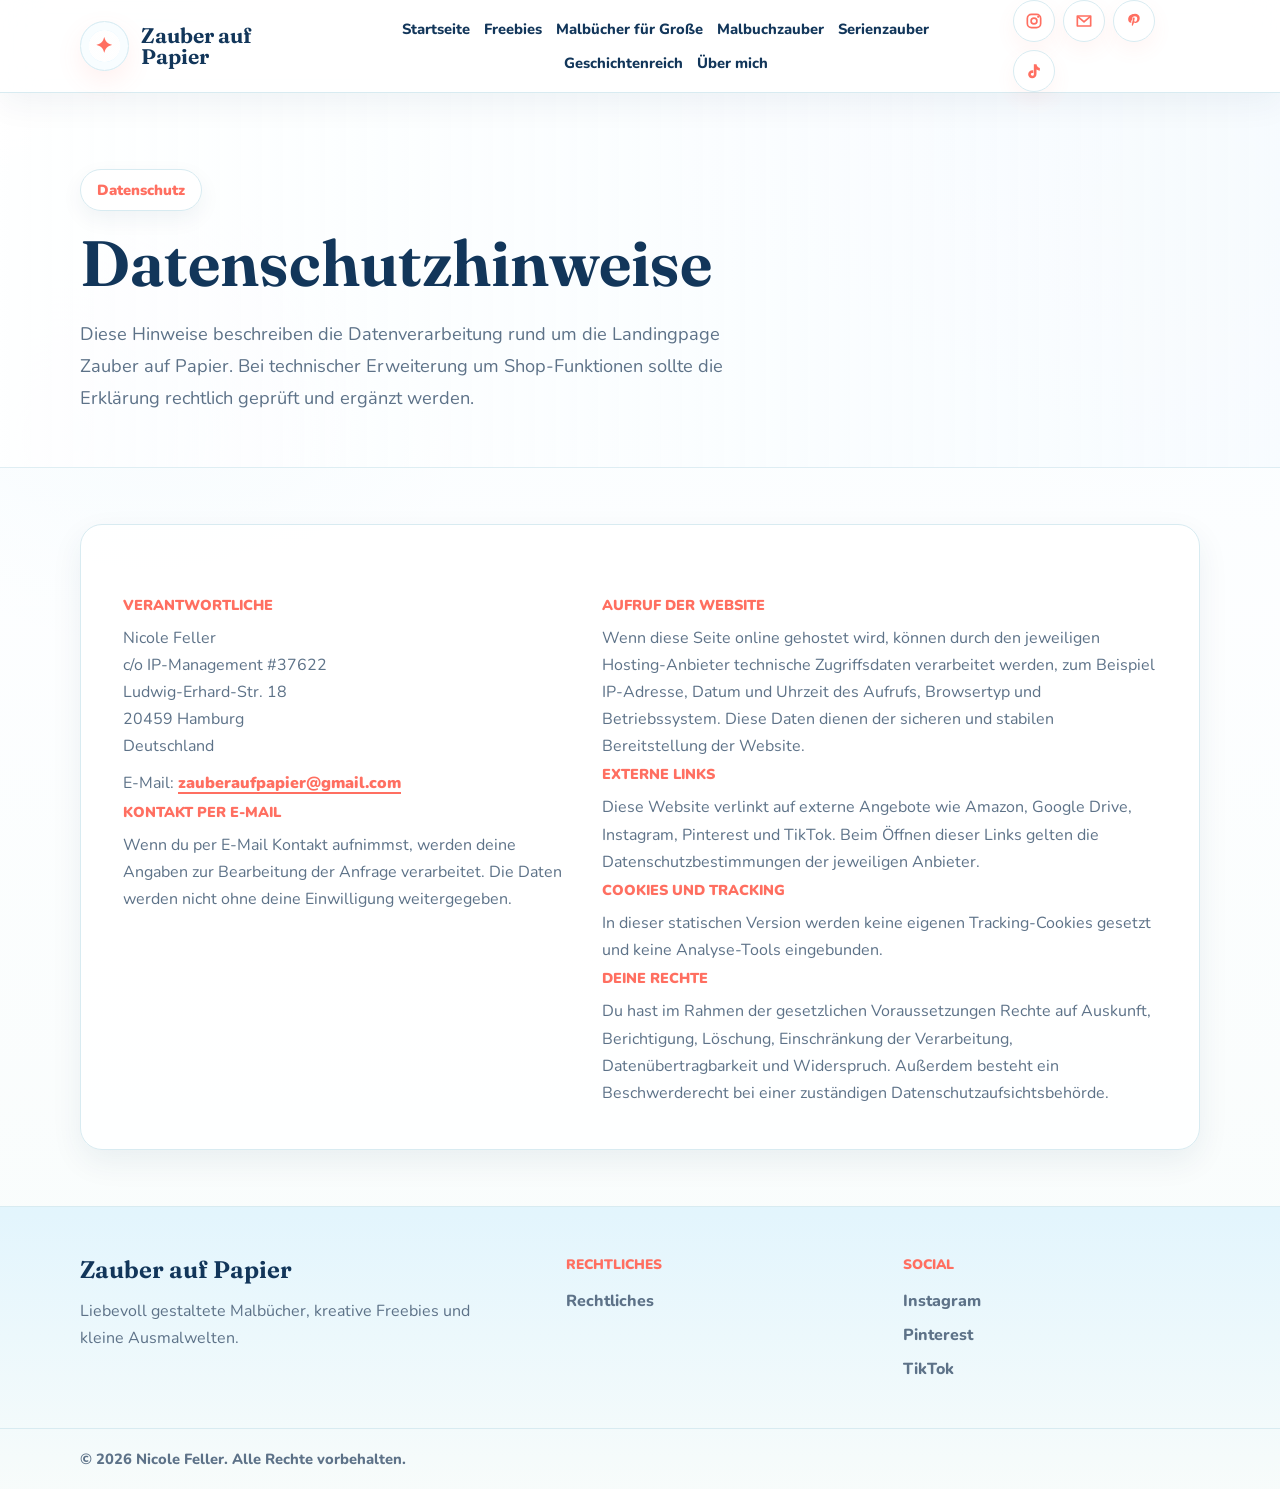
==== commit 7b35779f: "Update contact email and soften image previews" ====
--- a/seiten/datenschutz.html
+++ b/seiten/datenschutz.html
@@ -23,13 +23,13 @@
           <a href="ueber-mich.html">Über mich</a>
         </nav><div class="social">
           <a href="https://www.instagram.com/zauber_auf_papier?igsh=MWM4c21jcXR1cXUzcg==" aria-label="Instagram" title="Instagram" data-popup-link><svg viewBox="0 0 24 24" aria-hidden="true"><rect x="4" y="4" width="16" height="16" rx="5" fill="none" stroke="currentColor" stroke-width="2"/><circle cx="12" cy="12" r="3.5" fill="none" stroke="currentColor" stroke-width="2"/><circle cx="17" cy="7" r="1.3" fill="currentColor"/></svg></a>
-          <a href="mailto:nickifeller456@gmail.com?subject=Anfrage%20zu%20Zauber%20auf%20Papier" aria-label="Kontakt per E-Mail" title="Kontakt per E-Mail"><svg viewBox="0 0 24 24" aria-hidden="true"><path d="M4 6h16v12H4z" fill="none" stroke="currentColor" stroke-width="2" stroke-linejoin="round"/><path d="m5 7 7 6 7-6" fill="none" stroke="currentColor" stroke-width="2" stroke-linecap="round" stroke-linejoin="round"/></svg></a>
+          <a href="mailto:zauberaufpapier@gmail.com?subject=Anfrage%20zu%20Zauber%20auf%20Papier" aria-label="Kontakt per E-Mail" title="Kontakt per E-Mail"><svg viewBox="0 0 24 24" aria-hidden="true"><path d="M4 6h16v12H4z" fill="none" stroke="currentColor" stroke-width="2" stroke-linejoin="round"/><path d="m5 7 7 6 7-6" fill="none" stroke="currentColor" stroke-width="2" stroke-linecap="round" stroke-linejoin="round"/></svg></a>
           <a href="https://pin.it/42RjLvB2o" aria-label="Pinterest" title="Pinterest" data-popup-link><svg viewBox="0 0 24 24" aria-hidden="true"><path d="M12 3.5c-4.1 0-7 2.8-7 6.5 0 2.4 1.4 4.2 3.2 4.2.5 0 .8-.3.7-.8l-.2-.9c-.1-.4-.1-.5.2-.8.5-.6.8-1.3.8-2.2 0-1.7 1.1-3.2 3.3-3.2 1.8 0 2.9 1.1 2.9 2.7 0 2.1-1 3.9-2.4 3.9-.8 0-1.4-.7-1.2-1.5l.5-2c.2-.9-.2-1.6-1-1.6-.8 0-1.5.8-1.5 1.9 0 .7.2 1.2.2 1.2l-1 4.2c-.2.8-.1 1.9 0 2.7.1.2.3.2.4.1.6-.8 1.5-2.1 1.8-3.3l.3-1.2c.4.7 1.2 1.1 2.1 1.1 2.8 0 4.8-2.6 4.8-6 0-2.8-2.4-5.1-5.8-5.1z" fill="currentColor"/></svg></a>
           <a href="https://www.tiktok.com/@zauberaufpapierx?_r=1&_t=ZG-96r3VpoOtCT" aria-label="TikTok" title="TikTok" data-popup-link><svg viewBox="0 0 24 24" aria-hidden="true"><path d="M15 4c.5 2.6 1.9 4.1 4 4.5v3.2c-1.5-.1-2.8-.6-4-1.5v5.5c0 3-2.1 5.1-5.1 5.1A4.7 4.7 0 0 1 5 16c0-2.8 2.2-4.9 5-4.9.4 0 .8 0 1.1.1v3.3a2.5 2.5 0 0 0-1.1-.2A1.7 1.7 0 0 0 8.2 16c0 1 .8 1.7 1.8 1.7s1.8-.7 1.8-1.9V4h3.2z" fill="currentColor"/></svg></a>
         </div></div></header>
     <main>
       <section class="hero"><div class="container"><p class="eyebrow">Datenschutz</p><h1>Datenschutzhinweise</h1><p class="hero-copy">Diese Hinweise beschreiben die Datenverarbeitung rund um die Landingpage Zauber auf Papier. Bei technischer Erweiterung um Shop-Funktionen sollte die Erklärung rechtlich geprüft und ergänzt werden.</p></div></section>
-      <section><div class="container"><div class="legal-card"><div class="legal-grid"><div><h3>Verantwortliche</h3><p>Nicole Feller<br />c/o IP-Management #37622<br />Ludwig-Erhard-Str. 18<br />20459 Hamburg<br />Deutschland</p><p>E-Mail: <a href="mailto:nickifeller456@gmail.com">nickifeller456@gmail.com</a></p><h3>Kontakt per E-Mail</h3><p>Wenn du per E-Mail Kontakt aufnimmst, werden deine Angaben zur Bearbeitung der Anfrage verarbeitet. Die Daten werden nicht ohne deine Einwilligung weitergegeben.</p></div><div><h3>Aufruf der Website</h3><p>Wenn diese Seite online gehostet wird, können durch den jeweiligen Hosting-Anbieter technische Zugriffsdaten verarbeitet werden, zum Beispiel IP-Adresse, Datum und Uhrzeit des Aufrufs, Browsertyp und Betriebssystem. Diese Daten dienen der sicheren und stabilen Bereitstellung der Website.</p><h3>Externe Links</h3><p>Diese Website verlinkt auf externe Angebote wie Amazon, Google Drive, Instagram, Pinterest und TikTok. Beim Öffnen dieser Links gelten die Datenschutzbestimmungen der jeweiligen Anbieter.</p><h3>Cookies und Tracking</h3><p>In dieser statischen Version werden keine eigenen Tracking-Cookies gesetzt und keine Analyse-Tools eingebunden.</p><h3>Deine Rechte</h3><p>Du hast im Rahmen der gesetzlichen Voraussetzungen Rechte auf Auskunft, Berichtigung, Löschung, Einschränkung der Verarbeitung, Datenübertragbarkeit und Widerspruch. Außerdem besteht ein Beschwerderecht bei einer zuständigen Datenschutzaufsichtsbehörde.</p></div></div></div></div></section>
+      <section><div class="container"><div class="legal-card"><div class="legal-grid"><div><h3>Verantwortliche</h3><p>Nicole Feller<br />c/o IP-Management #37622<br />Ludwig-Erhard-Str. 18<br />20459 Hamburg<br />Deutschland</p><p>E-Mail: <a href="mailto:zauberaufpapier@gmail.com">zauberaufpapier@gmail.com</a></p><h3>Kontakt per E-Mail</h3><p>Wenn du per E-Mail Kontakt aufnimmst, werden deine Angaben zur Bearbeitung der Anfrage verarbeitet. Die Daten werden nicht ohne deine Einwilligung weitergegeben.</p></div><div><h3>Aufruf der Website</h3><p>Wenn diese Seite online gehostet wird, können durch den jeweiligen Hosting-Anbieter technische Zugriffsdaten verarbeitet werden, zum Beispiel IP-Adresse, Datum und Uhrzeit des Aufrufs, Browsertyp und Betriebssystem. Diese Daten dienen der sicheren und stabilen Bereitstellung der Website.</p><h3>Externe Links</h3><p>Diese Website verlinkt auf externe Angebote wie Amazon, Google Drive, Instagram, Pinterest und TikTok. Beim Öffnen dieser Links gelten die Datenschutzbestimmungen der jeweiligen Anbieter.</p><h3>Cookies und Tracking</h3><p>In dieser statischen Version werden keine eigenen Tracking-Cookies gesetzt und keine Analyse-Tools eingebunden.</p><h3>Deine Rechte</h3><p>Du hast im Rahmen der gesetzlichen Voraussetzungen Rechte auf Auskunft, Berichtigung, Löschung, Einschränkung der Verarbeitung, Datenübertragbarkeit und Widerspruch. Außerdem besteht ein Beschwerderecht bei einer zuständigen Datenschutzaufsichtsbehörde.</p></div></div></div></div></section>
     </main>
     <footer class="footer"><div class="container footer-grid"><div><h2>Zauber auf Papier</h2><p>Liebevoll gestaltete Malbücher, kreative Freebies und kleine Ausmalwelten.</p></div><div><h3>Rechtliches</h3><div class="footer-links"><a href="https://versteckmich.de/zauberaufpapier" data-popup-link>Rechtliches</a></div></div><div><h3>Social</h3><div class="footer-links"><a href="https://www.instagram.com/zauber_auf_papier?igsh=MWM4c21jcXR1cXUzcg==" data-popup-link>Instagram</a><a href="https://pin.it/42RjLvB2o" data-popup-link>Pinterest</a><a href="https://www.tiktok.com/@zauberaufpapierx?_r=1&_t=ZG-96r3VpoOtCT" data-popup-link>TikTok</a></div></div></div><div class="copyright"><div class="container">© 2026 Nicole Feller. Alle Rechte vorbehalten.</div></div></footer>
     <dialog class="popup-fallback" id="popup-fallback"><h2>Der Zauber wartet</h2><p class="text">Falls dein Browser Popups blockiert, kannst du den Link hier öffnen.</p><div class="popup-actions"><a class="button" id="popup-fallback-link" href="#" target="_blank" rel="noopener">Link öffnen</a><button type="button" id="popup-close">Schließen</button></div></dialog>
--- a/seiten/seite.css
+++ b/seiten/seite.css
@@ -299,16 +299,21 @@
 }
 
 .image-square {
+  display: grid;
+  place-items: center;
   aspect-ratio: 1;
   overflow: hidden;
   border-bottom: 1px solid var(--border);
   background: linear-gradient(180deg, #f4fbff, #ffffff);
+  padding: 14px;
 }
 
 .image-square img {
+  display: block;
+  box-sizing: border-box;
   width: 100%;
   height: 100%;
-  object-fit: cover;
+  object-fit: contain;
 }
 
 .image-contain {
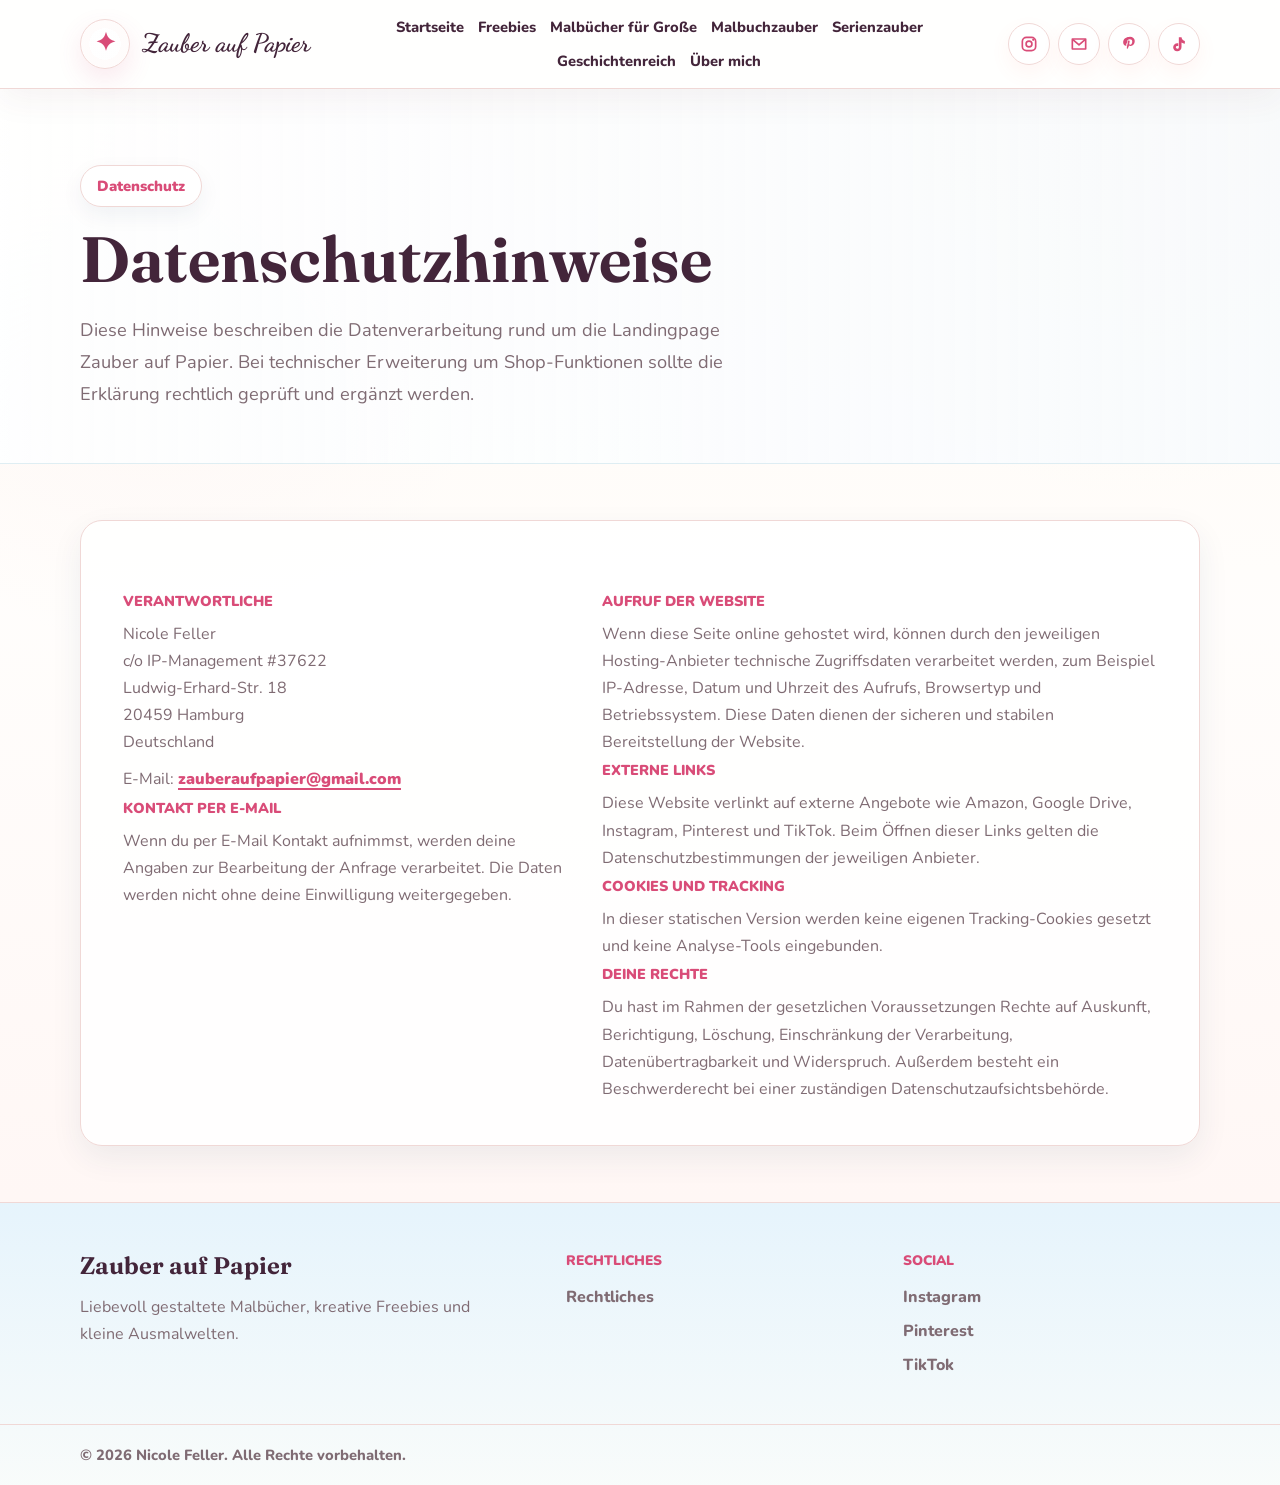
==== commit 79aa7ac5: "Update rose Fluse header style" ====
--- a/seiten/datenschutz.html
+++ b/seiten/datenschutz.html
@@ -8,7 +8,7 @@
     <meta name="author" content="Nicole Feller" />
     <link rel="preconnect" href="https://fonts.googleapis.com" />
     <link rel="preconnect" href="https://fonts.gstatic.com" crossorigin />
-    <link href="https://fonts.googleapis.com/css2?family=Fraunces:opsz,wght@9..144,500;9..144,650&family=Nunito:wght@400;700;800;900&display=swap" rel="stylesheet" />
+    <link href="https://fonts.googleapis.com/css2?family=Dancing+Script:wght@600;700&family=Fraunces:opsz,wght@9..144,500;9..144,650&family=Nunito:wght@400;700;800;900&display=swap" rel="stylesheet" />
     <link rel="stylesheet" href="seite.css" />
     <script src="seite.js" defer></script>
   </head>
--- a/seiten/seite.css
+++ b/seiten/seite.css
@@ -1,16 +1,16 @@
 :root {
-  --background: #f7fcff;
+  --background: #fff8f1;
   --surface: #ffffff;
-  --surface-soft: #eef8f6;
-  --primary: #ff6f61;
-  --primary-dark: #d94b45;
-  --accent: #28b9b0;
+  --surface-soft: #fff3f2;
+  --primary: #d94c78;
+  --primary-dark: #9f315a;
+  --accent: #b7a371;
   --mint: #9bc8a5;
-  --lavender: #dff4ff;
-  --gold: #e7b65b;
-  --text: #12365a;
-  --muted: #5d7288;
-  --border: #d8ebf1;
+  --lavender: #f9d9d7;
+  --gold: #c99a4a;
+  --text: #43253a;
+  --muted: #7f6b73;
+  --border: #f0d8d6;
 }
 
 * {
@@ -26,9 +26,9 @@
   min-height: 100vh;
   overflow-x: hidden;
   background:
-    linear-gradient(180deg, rgba(247, 252, 255, 0.92), rgba(255, 255, 255, 0.72) 38rem, rgba(248, 252, 251, 0.96)),
-    radial-gradient(circle at 12% 20%, rgba(124, 200, 231, 0.18), transparent 22rem),
-    radial-gradient(circle at 88% 12%, rgba(231, 182, 91, 0.12), transparent 20rem),
+    linear-gradient(180deg, rgba(255, 248, 241, 0.94), rgba(255, 255, 255, 0.76) 38rem, rgba(255, 243, 242, 0.82)),
+    radial-gradient(circle at 12% 20%, rgba(217, 76, 120, 0.12), transparent 22rem),
+    radial-gradient(circle at 88% 12%, rgba(201, 154, 74, 0.13), transparent 20rem),
     var(--background);
   color: var(--text);
   font-family: "Nunito", system-ui, sans-serif;
@@ -80,7 +80,7 @@
   border-bottom: 1px solid var(--border);
   background: rgba(255, 255, 255, 0.9);
   backdrop-filter: blur(18px);
-  box-shadow: 0 10px 34px rgba(18, 54, 90, 0.06);
+  box-shadow: 0 10px 34px rgba(96, 48, 64, 0.06);
 }
 
 .header-inner {
@@ -95,10 +95,10 @@
   display: inline-flex;
   align-items: center;
   gap: 12px;
-  font-family: "Fraunces", Georgia, serif;
+  font-family: "Dancing Script", "Fraunces", Georgia, serif;
   color: var(--text);
-  font-size: 1.32rem;
-  font-weight: 650;
+  font-size: 1.58rem;
+  font-weight: 700;
   line-height: 1;
 }
 
@@ -110,10 +110,10 @@
   border: 1px solid var(--border);
   border-radius: 999px;
   background:
-    radial-gradient(circle, rgba(255, 255, 255, 0.94) 0 46%, rgba(223, 244, 255, 0.92) 48% 100%);
+    radial-gradient(circle, rgba(255, 255, 255, 0.95) 0 46%, rgba(255, 243, 242, 0.95) 48% 100%);
   color: var(--primary);
   box-shadow:
-    0 10px 26px rgba(255, 111, 97, 0.1),
+    0 10px 26px rgba(217, 76, 120, 0.12),
     inset 0 0 0 8px rgba(255, 255, 255, 0.75);
 }
 
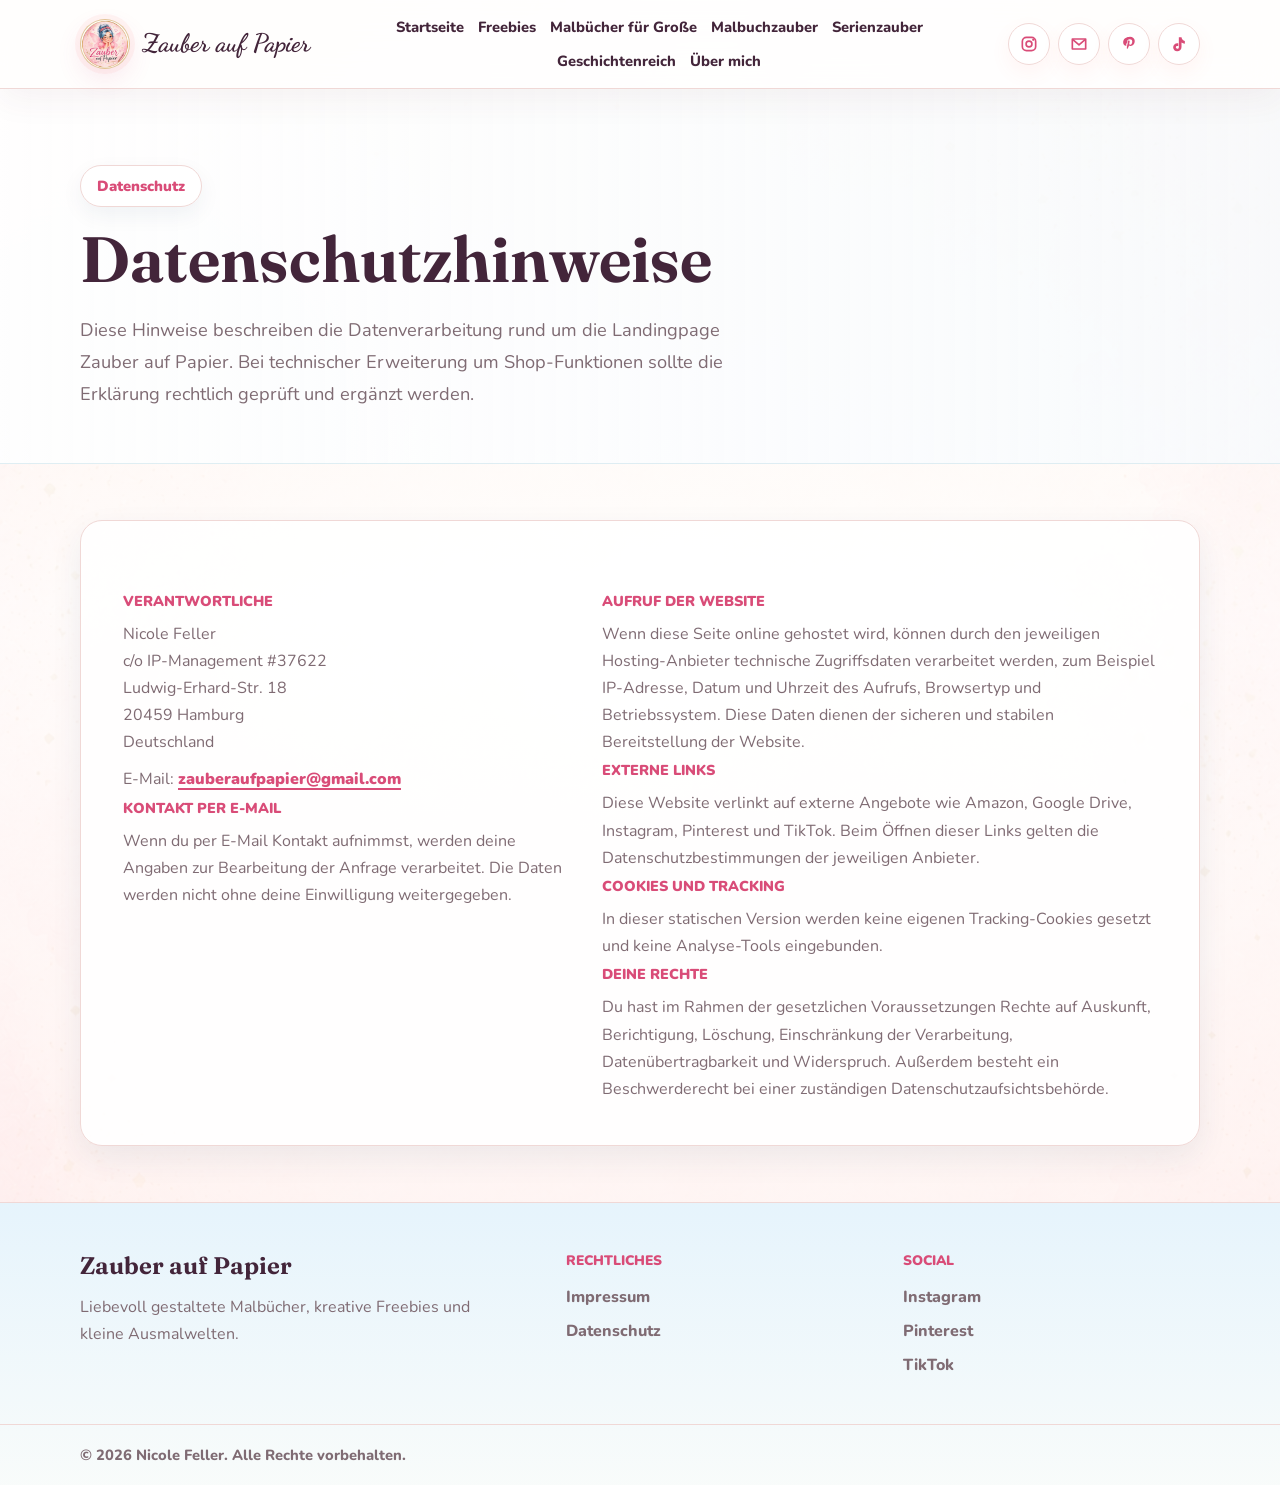
==== commit eb9f2fd2: "Split legal footer links" ====
--- a/seiten/datenschutz.html
+++ b/seiten/datenschutz.html
@@ -31,7 +31,7 @@
       <section class="hero"><div class="container"><p class="eyebrow">Datenschutz</p><h1>Datenschutzhinweise</h1><p class="hero-copy">Diese Hinweise beschreiben die Datenverarbeitung rund um die Landingpage Zauber auf Papier. Bei technischer Erweiterung um Shop-Funktionen sollte die Erklärung rechtlich geprüft und ergänzt werden.</p></div></section>
       <section><div class="container"><div class="legal-card"><div class="legal-grid"><div><h3>Verantwortliche</h3><p>Nicole Feller<br />c/o IP-Management #37622<br />Ludwig-Erhard-Str. 18<br />20459 Hamburg<br />Deutschland</p><p>E-Mail: <a href="mailto:zauberaufpapier@gmail.com">zauberaufpapier@gmail.com</a></p><h3>Kontakt per E-Mail</h3><p>Wenn du per E-Mail Kontakt aufnimmst, werden deine Angaben zur Bearbeitung der Anfrage verarbeitet. Die Daten werden nicht ohne deine Einwilligung weitergegeben.</p></div><div><h3>Aufruf der Website</h3><p>Wenn diese Seite online gehostet wird, können durch den jeweiligen Hosting-Anbieter technische Zugriffsdaten verarbeitet werden, zum Beispiel IP-Adresse, Datum und Uhrzeit des Aufrufs, Browsertyp und Betriebssystem. Diese Daten dienen der sicheren und stabilen Bereitstellung der Website.</p><h3>Externe Links</h3><p>Diese Website verlinkt auf externe Angebote wie Amazon, Google Drive, Instagram, Pinterest und TikTok. Beim Öffnen dieser Links gelten die Datenschutzbestimmungen der jeweiligen Anbieter.</p><h3>Cookies und Tracking</h3><p>In dieser statischen Version werden keine eigenen Tracking-Cookies gesetzt und keine Analyse-Tools eingebunden.</p><h3>Deine Rechte</h3><p>Du hast im Rahmen der gesetzlichen Voraussetzungen Rechte auf Auskunft, Berichtigung, Löschung, Einschränkung der Verarbeitung, Datenübertragbarkeit und Widerspruch. Außerdem besteht ein Beschwerderecht bei einer zuständigen Datenschutzaufsichtsbehörde.</p></div></div></div></div></section>
     </main>
-    <footer class="footer"><div class="container footer-grid"><div><h2>Zauber auf Papier</h2><p>Liebevoll gestaltete Malbücher, kreative Freebies und kleine Ausmalwelten.</p></div><div><h3>Rechtliches</h3><div class="footer-links"><a href="https://versteckmich.de/zauberaufpapier" data-popup-link>Rechtliches</a></div></div><div><h3>Social</h3><div class="footer-links"><a href="https://www.instagram.com/zauber_auf_papier?igsh=MWM4c21jcXR1cXUzcg==" data-popup-link>Instagram</a><a href="https://pin.it/42RjLvB2o" data-popup-link>Pinterest</a><a href="https://www.tiktok.com/@zauberaufpapierx?_r=1&_t=ZG-96r3VpoOtCT" data-popup-link>TikTok</a></div></div></div><div class="copyright"><div class="container">© 2026 Nicole Feller. Alle Rechte vorbehalten.</div></div></footer>
+<footer class="footer"><div class="container footer-grid"><div><h2>Zauber auf Papier</h2><p>Liebevoll gestaltete Malbücher, kreative Freebies und kleine Ausmalwelten.</p></div><div><h3>Rechtliches</h3><div class="footer-links"><a href="https://versteckmich.de/zauberaufpapier/impressum" data-popup-link>Impressum</a><a href="https://versteckmich.de/zauberaufpapier/datenschutz" data-popup-link>Datenschutz</a></div></div><div><h3>Social</h3><div class="footer-links"><a href="https://www.instagram.com/zauber_auf_papier?igsh=MWM4c21jcXR1cXUzcg==" data-popup-link>Instagram</a><a href="https://pin.it/42RjLvB2o" data-popup-link>Pinterest</a><a href="https://www.tiktok.com/@zauberaufpapierx?_r=1&_t=ZG-96r3VpoOtCT" data-popup-link>TikTok</a></div></div></div><div class="copyright"><div class="container">© 2026 Nicole Feller. Alle Rechte vorbehalten.</div></div></footer>
     <dialog class="popup-fallback" id="popup-fallback"><h2>Der Zauber wartet</h2><p class="text">Falls dein Browser Popups blockiert, kannst du den Link hier öffnen.</p><div class="popup-actions"><a class="button" id="popup-fallback-link" href="#" target="_blank" rel="noopener">Link öffnen</a><button type="button" id="popup-close">Schließen</button></div></dialog>
   </body>
 </html>
--- a/seiten/seite.css
+++ b/seiten/seite.css
@@ -26,6 +26,8 @@
   min-height: 100vh;
   overflow-x: hidden;
   background:
+    linear-gradient(180deg, rgba(255, 248, 241, 0.88), rgba(255, 255, 255, 0.9) 38rem, rgba(255, 243, 242, 0.86)),
+    url("../images/watercolor-rose-bg.png") top center / min(100%, 1280px) auto repeat-y,
     linear-gradient(180deg, rgba(255, 248, 241, 0.94), rgba(255, 255, 255, 0.76) 38rem, rgba(255, 243, 242, 0.82)),
     radial-gradient(circle at 12% 20%, rgba(217, 76, 120, 0.12), transparent 22rem),
     radial-gradient(circle at 88% 12%, rgba(201, 154, 74, 0.13), transparent 20rem),
@@ -107,14 +109,21 @@
   width: 50px;
   height: 50px;
   place-items: center;
-  border: 1px solid var(--border);
+  overflow: hidden;
+  border: 1px solid rgba(201, 154, 74, 0.55);
   border-radius: 999px;
-  background:
-    radial-gradient(circle, rgba(255, 255, 255, 0.95) 0 46%, rgba(255, 243, 242, 0.95) 48% 100%);
-  color: var(--primary);
+  background: #fff8f1 url("../images/brand-logo-fluse-round.png") center / cover no-repeat;
+  color: transparent;
+  font-size: 0;
   box-shadow:
     0 10px 26px rgba(217, 76, 120, 0.12),
-    inset 0 0 0 8px rgba(255, 255, 255, 0.75);
+    0 0 0 5px rgba(255, 243, 242, 0.86);
+}
+
+.brand-mark img {
+  width: 100%;
+  height: 100%;
+  object-fit: cover;
 }
 
 .nav,
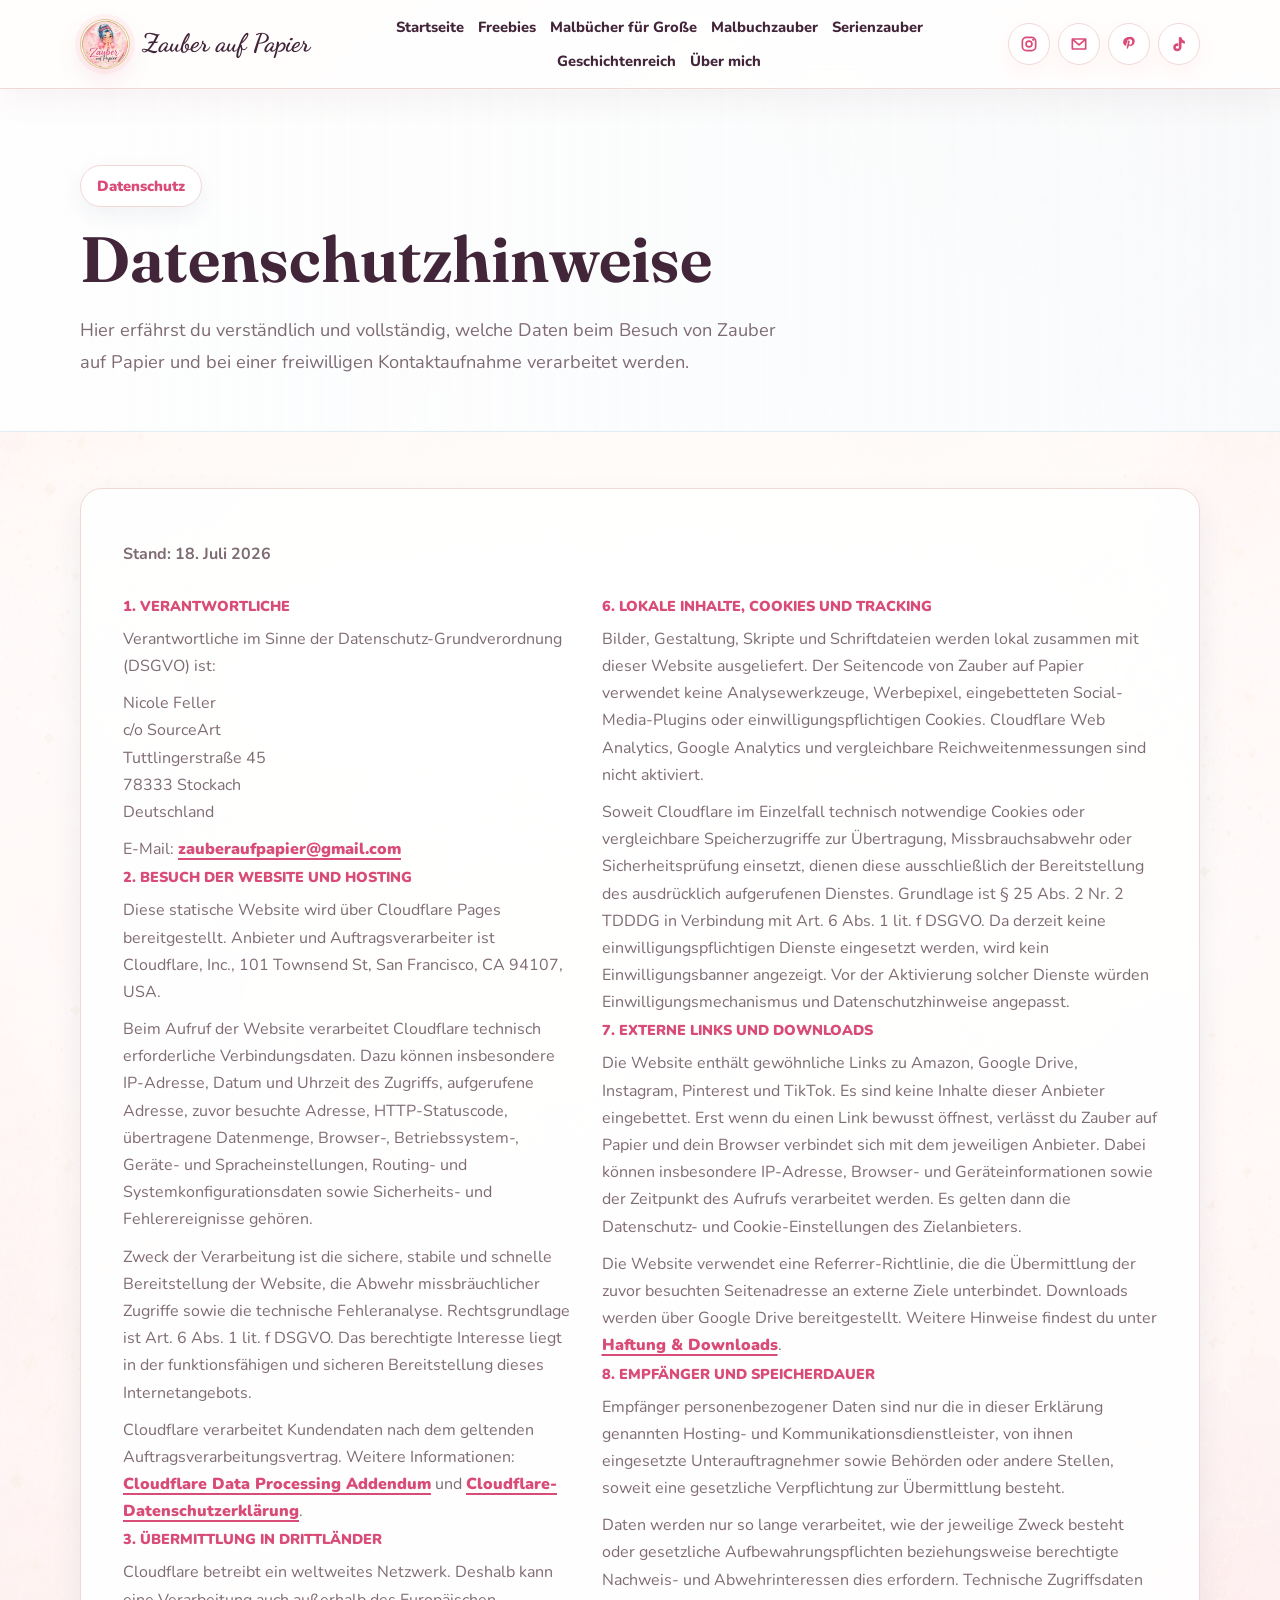
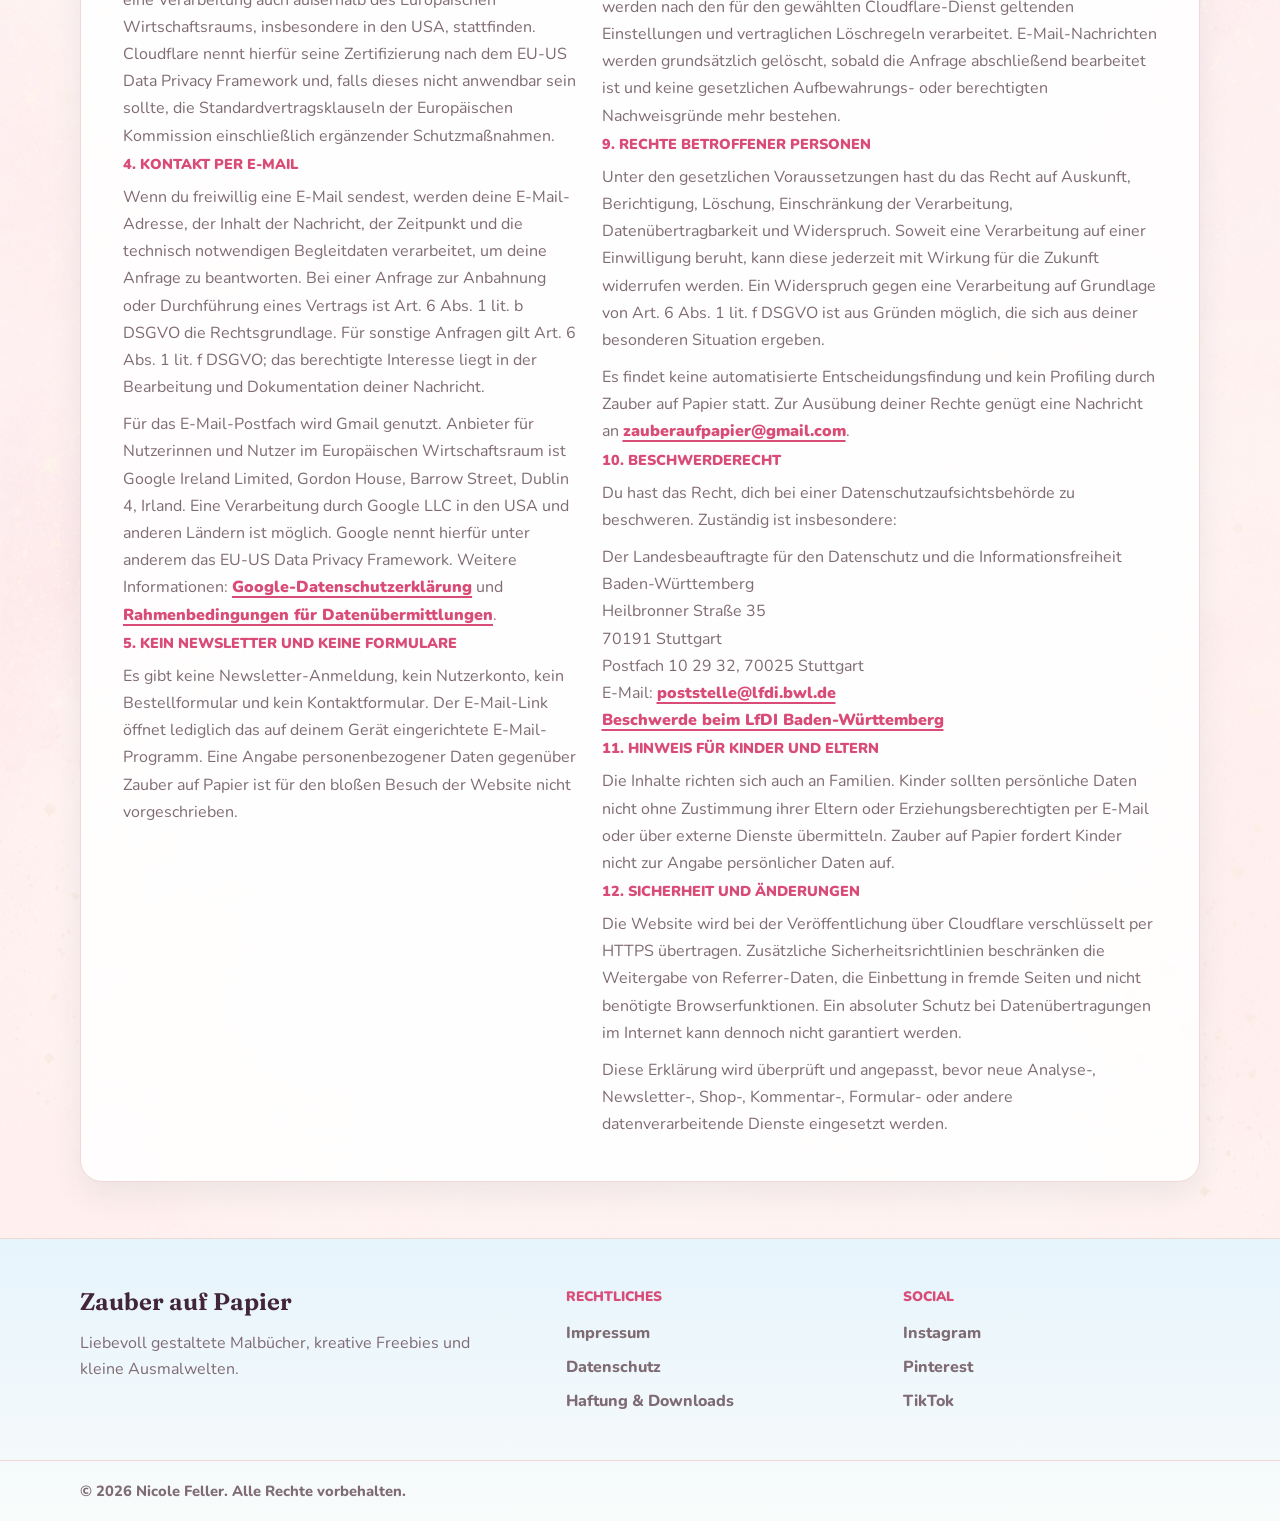
==== commit 55af6512: "Harden legal and privacy pages" ====
--- a/seiten/datenschutz.html
+++ b/seiten/datenschutz.html
@@ -3,14 +3,13 @@
   <head>
     <meta charset="utf-8" />
     <meta name="viewport" content="width=device-width, initial-scale=1" />
+    <meta name="referrer" content="no-referrer" />
     <title>Datenschutz | Zauber auf Papier</title>
     <meta name="description" content="Datenschutzhinweise der Landingpage Zauber auf Papier." />
     <meta name="author" content="Nicole Feller" />
-    <link rel="preconnect" href="https://fonts.googleapis.com" />
-    <link rel="preconnect" href="https://fonts.gstatic.com" crossorigin />
-    <link href="https://fonts.googleapis.com/css2?family=Dancing+Script:wght@600;700&family=Fraunces:opsz,wght@9..144,500;9..144,650&family=Nunito:wght@400;700;800;900&display=swap" rel="stylesheet" />
-    <link rel="stylesheet" href="seite.css" />
-    <script src="seite.js" defer></script>
+    <link rel="stylesheet" href="../fonts/fonts.css" />
+    <link rel="stylesheet" href="seite.css?v=20260718-legal" />
+    <script src="seite.js?v=20260718-legal" defer></script>
   </head>
   <body>
     <header class="header"><div class="container header-inner"><a class="brand" href="../index.html"><span class="brand-mark">✦</span><span>Zauber auf Papier</span></a><nav class="nav" aria-label="Hauptnavigation">
@@ -28,10 +27,74 @@
           <a href="https://www.tiktok.com/@zauberaufpapierx?_r=1&_t=ZG-96r3VpoOtCT" aria-label="TikTok" title="TikTok" data-popup-link><svg viewBox="0 0 24 24" aria-hidden="true"><path d="M15 4c.5 2.6 1.9 4.1 4 4.5v3.2c-1.5-.1-2.8-.6-4-1.5v5.5c0 3-2.1 5.1-5.1 5.1A4.7 4.7 0 0 1 5 16c0-2.8 2.2-4.9 5-4.9.4 0 .8 0 1.1.1v3.3a2.5 2.5 0 0 0-1.1-.2A1.7 1.7 0 0 0 8.2 16c0 1 .8 1.7 1.8 1.7s1.8-.7 1.8-1.9V4h3.2z" fill="currentColor"/></svg></a>
         </div></div></header>
     <main>
-      <section class="hero"><div class="container"><p class="eyebrow">Datenschutz</p><h1>Datenschutzhinweise</h1><p class="hero-copy">Diese Hinweise beschreiben die Datenverarbeitung rund um die Landingpage Zauber auf Papier. Bei technischer Erweiterung um Shop-Funktionen sollte die Erklärung rechtlich geprüft und ergänzt werden.</p></div></section>
-      <section><div class="container"><div class="legal-card"><div class="legal-grid"><div><h3>Verantwortliche</h3><p>Nicole Feller<br />c/o IP-Management #37622<br />Ludwig-Erhard-Str. 18<br />20459 Hamburg<br />Deutschland</p><p>E-Mail: <a href="mailto:zauberaufpapier@gmail.com">zauberaufpapier@gmail.com</a></p><h3>Kontakt per E-Mail</h3><p>Wenn du per E-Mail Kontakt aufnimmst, werden deine Angaben zur Bearbeitung der Anfrage verarbeitet. Die Daten werden nicht ohne deine Einwilligung weitergegeben.</p></div><div><h3>Aufruf der Website</h3><p>Wenn diese Seite online gehostet wird, können durch den jeweiligen Hosting-Anbieter technische Zugriffsdaten verarbeitet werden, zum Beispiel IP-Adresse, Datum und Uhrzeit des Aufrufs, Browsertyp und Betriebssystem. Diese Daten dienen der sicheren und stabilen Bereitstellung der Website.</p><h3>Externe Links</h3><p>Diese Website verlinkt auf externe Angebote wie Amazon, Google Drive, Instagram, Pinterest und TikTok. Beim Öffnen dieser Links gelten die Datenschutzbestimmungen der jeweiligen Anbieter.</p><h3>Cookies und Tracking</h3><p>In dieser statischen Version werden keine eigenen Tracking-Cookies gesetzt und keine Analyse-Tools eingebunden.</p><h3>Deine Rechte</h3><p>Du hast im Rahmen der gesetzlichen Voraussetzungen Rechte auf Auskunft, Berichtigung, Löschung, Einschränkung der Verarbeitung, Datenübertragbarkeit und Widerspruch. Außerdem besteht ein Beschwerderecht bei einer zuständigen Datenschutzaufsichtsbehörde.</p></div></div></div></div></section>
+      <section class="hero">
+        <div class="container">
+          <p class="eyebrow">Datenschutz</p>
+          <h1>Datenschutzhinweise</h1>
+          <p class="hero-copy">Hier erfährst du verständlich und vollständig, welche Daten beim Besuch von Zauber auf Papier und bei einer freiwilligen Kontaktaufnahme verarbeitet werden.</p>
+        </div>
+      </section>
+      <section>
+        <div class="container">
+          <div class="legal-card">
+            <p><strong>Stand: 18. Juli 2026</strong></p>
+            <div class="legal-grid">
+              <div>
+                <h3>1. Verantwortliche</h3>
+                <p>Verantwortliche im Sinne der Datenschutz-Grundverordnung (DSGVO) ist:</p>
+                <p>Nicole Feller<br />c/o SourceArt<br />Tuttlingerstraße 45<br />78333 Stockach<br />Deutschland</p>
+                <p>E-Mail: <a href="mailto:zauberaufpapier@gmail.com">zauberaufpapier@gmail.com</a></p>
+
+                <h3>2. Besuch der Website und Hosting</h3>
+                <p>Diese statische Website wird über Cloudflare Pages bereitgestellt. Anbieter und Auftragsverarbeiter ist Cloudflare, Inc., 101 Townsend St, San Francisco, CA 94107, USA.</p>
+                <p>Beim Aufruf der Website verarbeitet Cloudflare technisch erforderliche Verbindungsdaten. Dazu können insbesondere IP-Adresse, Datum und Uhrzeit des Zugriffs, aufgerufene Adresse, zuvor besuchte Adresse, HTTP-Statuscode, übertragene Datenmenge, Browser-, Betriebssystem-, Geräte- und Spracheinstellungen, Routing- und Systemkonfigurationsdaten sowie Sicherheits- und Fehlerereignisse gehören.</p>
+                <p>Zweck der Verarbeitung ist die sichere, stabile und schnelle Bereitstellung der Website, die Abwehr missbräuchlicher Zugriffe sowie die technische Fehleranalyse. Rechtsgrundlage ist Art. 6 Abs. 1 lit. f DSGVO. Das berechtigte Interesse liegt in der funktionsfähigen und sicheren Bereitstellung dieses Internetangebots.</p>
+                <p>Cloudflare verarbeitet Kundendaten nach dem geltenden Auftragsverarbeitungsvertrag. Weitere Informationen: <a href="https://www.cloudflare.com/en-gb/cloudflare-customer-dpa/" data-popup-link>Cloudflare Data Processing Addendum</a> und <a href="https://www.cloudflare.com/policies/privacy/" data-popup-link>Cloudflare-Datenschutzerklärung</a>.</p>
+
+                <h3>3. Übermittlung in Drittländer</h3>
+                <p>Cloudflare betreibt ein weltweites Netzwerk. Deshalb kann eine Verarbeitung auch außerhalb des Europäischen Wirtschaftsraums, insbesondere in den USA, stattfinden. Cloudflare nennt hierfür seine Zertifizierung nach dem EU-US Data Privacy Framework und, falls dieses nicht anwendbar sein sollte, die Standardvertragsklauseln der Europäischen Kommission einschließlich ergänzender Schutzmaßnahmen.</p>
+
+                <h3>4. Kontakt per E-Mail</h3>
+                <p>Wenn du freiwillig eine E-Mail sendest, werden deine E-Mail-Adresse, der Inhalt der Nachricht, der Zeitpunkt und die technisch notwendigen Begleitdaten verarbeitet, um deine Anfrage zu beantworten. Bei einer Anfrage zur Anbahnung oder Durchführung eines Vertrags ist Art. 6 Abs. 1 lit. b DSGVO die Rechtsgrundlage. Für sonstige Anfragen gilt Art. 6 Abs. 1 lit. f DSGVO; das berechtigte Interesse liegt in der Bearbeitung und Dokumentation deiner Nachricht.</p>
+                <p>Für das E-Mail-Postfach wird Gmail genutzt. Anbieter für Nutzerinnen und Nutzer im Europäischen Wirtschaftsraum ist Google Ireland Limited, Gordon House, Barrow Street, Dublin 4, Irland. Eine Verarbeitung durch Google LLC in den USA und anderen Ländern ist möglich. Google nennt hierfür unter anderem das EU-US Data Privacy Framework. Weitere Informationen: <a href="https://policies.google.com/privacy?hl=de" data-popup-link>Google-Datenschutzerklärung</a> und <a href="https://policies.google.com/privacy/frameworks?hl=de" data-popup-link>Rahmenbedingungen für Datenübermittlungen</a>.</p>
+
+                <h3>5. Kein Newsletter und keine Formulare</h3>
+                <p>Es gibt keine Newsletter-Anmeldung, kein Nutzerkonto, kein Bestellformular und kein Kontaktformular. Der E-Mail-Link öffnet lediglich das auf deinem Gerät eingerichtete E-Mail-Programm. Eine Angabe personenbezogener Daten gegenüber Zauber auf Papier ist für den bloßen Besuch der Website nicht vorgeschrieben.</p>
+              </div>
+              <div>
+                <h3>6. Lokale Inhalte, Cookies und Tracking</h3>
+                <p>Bilder, Gestaltung, Skripte und Schriftdateien werden lokal zusammen mit dieser Website ausgeliefert. Der Seitencode von Zauber auf Papier verwendet keine Analysewerkzeuge, Werbepixel, eingebetteten Social-Media-Plugins oder einwilligungspflichtigen Cookies. Cloudflare Web Analytics, Google Analytics und vergleichbare Reichweitenmessungen sind nicht aktiviert.</p>
+                <p>Soweit Cloudflare im Einzelfall technisch notwendige Cookies oder vergleichbare Speicherzugriffe zur Übertragung, Missbrauchsabwehr oder Sicherheitsprüfung einsetzt, dienen diese ausschließlich der Bereitstellung des ausdrücklich aufgerufenen Dienstes. Grundlage ist § 25 Abs. 2 Nr. 2 TDDDG in Verbindung mit Art. 6 Abs. 1 lit. f DSGVO. Da derzeit keine einwilligungspflichtigen Dienste eingesetzt werden, wird kein Einwilligungsbanner angezeigt. Vor der Aktivierung solcher Dienste würden Einwilligungsmechanismus und Datenschutzhinweise angepasst.</p>
+
+                <h3>7. Externe Links und Downloads</h3>
+                <p>Die Website enthält gewöhnliche Links zu Amazon, Google Drive, Instagram, Pinterest und TikTok. Es sind keine Inhalte dieser Anbieter eingebettet. Erst wenn du einen Link bewusst öffnest, verlässt du Zauber auf Papier und dein Browser verbindet sich mit dem jeweiligen Anbieter. Dabei können insbesondere IP-Adresse, Browser- und Geräteinformationen sowie der Zeitpunkt des Aufrufs verarbeitet werden. Es gelten dann die Datenschutz- und Cookie-Einstellungen des Zielanbieters.</p>
+                <p>Die Website verwendet eine Referrer-Richtlinie, die die Übermittlung der zuvor besuchten Seitenadresse an externe Ziele unterbindet. Downloads werden über Google Drive bereitgestellt. Weitere Hinweise findest du unter <a href="haftung-downloads.html#downloads">Haftung & Downloads</a>.</p>
+
+                <h3>8. Empfänger und Speicherdauer</h3>
+                <p>Empfänger personenbezogener Daten sind nur die in dieser Erklärung genannten Hosting- und Kommunikationsdienstleister, von ihnen eingesetzte Unterauftragnehmer sowie Behörden oder andere Stellen, soweit eine gesetzliche Verpflichtung zur Übermittlung besteht.</p>
+                <p>Daten werden nur so lange verarbeitet, wie der jeweilige Zweck besteht oder gesetzliche Aufbewahrungspflichten beziehungsweise berechtigte Nachweis- und Abwehrinteressen dies erfordern. Technische Zugriffsdaten werden nach den für den gewählten Cloudflare-Dienst geltenden Einstellungen und vertraglichen Löschregeln verarbeitet. E-Mail-Nachrichten werden grundsätzlich gelöscht, sobald die Anfrage abschließend bearbeitet ist und keine gesetzlichen Aufbewahrungs- oder berechtigten Nachweisgründe mehr bestehen.</p>
+
+                <h3>9. Rechte betroffener Personen</h3>
+                <p>Unter den gesetzlichen Voraussetzungen hast du das Recht auf Auskunft, Berichtigung, Löschung, Einschränkung der Verarbeitung, Datenübertragbarkeit und Widerspruch. Soweit eine Verarbeitung auf einer Einwilligung beruht, kann diese jederzeit mit Wirkung für die Zukunft widerrufen werden. Ein Widerspruch gegen eine Verarbeitung auf Grundlage von Art. 6 Abs. 1 lit. f DSGVO ist aus Gründen möglich, die sich aus deiner besonderen Situation ergeben.</p>
+                <p>Es findet keine automatisierte Entscheidungsfindung und kein Profiling durch Zauber auf Papier statt. Zur Ausübung deiner Rechte genügt eine Nachricht an <a href="mailto:zauberaufpapier@gmail.com">zauberaufpapier@gmail.com</a>.</p>
+
+                <h3>10. Beschwerderecht</h3>
+                <p>Du hast das Recht, dich bei einer Datenschutzaufsichtsbehörde zu beschweren. Zuständig ist insbesondere:</p>
+                <p>Der Landesbeauftragte für den Datenschutz und die Informationsfreiheit Baden-Württemberg<br />Heilbronner Straße 35<br />70191 Stuttgart<br />Postfach 10 29 32, 70025 Stuttgart<br />E-Mail: <a href="mailto:poststelle@lfdi.bwl.de">poststelle@lfdi.bwl.de</a><br /><a href="https://www.baden-wuerttemberg.datenschutz.de/beschwerde/" data-popup-link>Beschwerde beim LfDI Baden-Württemberg</a></p>
+
+                <h3>11. Hinweis für Kinder und Eltern</h3>
+                <p>Die Inhalte richten sich auch an Familien. Kinder sollten persönliche Daten nicht ohne Zustimmung ihrer Eltern oder Erziehungsberechtigten per E-Mail oder über externe Dienste übermitteln. Zauber auf Papier fordert Kinder nicht zur Angabe persönlicher Daten auf.</p>
+
+                <h3>12. Sicherheit und Änderungen</h3>
+                <p>Die Website wird bei der Veröffentlichung über Cloudflare verschlüsselt per HTTPS übertragen. Zusätzliche Sicherheitsrichtlinien beschränken die Weitergabe von Referrer-Daten, die Einbettung in fremde Seiten und nicht benötigte Browserfunktionen. Ein absoluter Schutz bei Datenübertragungen im Internet kann dennoch nicht garantiert werden.</p>
+                <p>Diese Erklärung wird überprüft und angepasst, bevor neue Analyse-, Newsletter-, Shop-, Kommentar-, Formular- oder andere datenverarbeitende Dienste eingesetzt werden.</p>
+              </div>
+            </div>
+          </div>
+        </div>
+      </section>
     </main>
-<footer class="footer"><div class="container footer-grid"><div><h2>Zauber auf Papier</h2><p>Liebevoll gestaltete Malbücher, kreative Freebies und kleine Ausmalwelten.</p></div><div><h3>Rechtliches</h3><div class="footer-links"><a href="https://versteckmich.de/zauberaufpapier/impressum" data-popup-link>Impressum</a><a href="https://versteckmich.de/zauberaufpapier/datenschutz" data-popup-link>Datenschutz</a></div></div><div><h3>Social</h3><div class="footer-links"><a href="https://www.instagram.com/zauber_auf_papier?igsh=MWM4c21jcXR1cXUzcg==" data-popup-link>Instagram</a><a href="https://pin.it/42RjLvB2o" data-popup-link>Pinterest</a><a href="https://www.tiktok.com/@zauberaufpapierx?_r=1&_t=ZG-96r3VpoOtCT" data-popup-link>TikTok</a></div></div></div><div class="copyright"><div class="container">© 2026 Nicole Feller. Alle Rechte vorbehalten.</div></div></footer>
-    <dialog class="popup-fallback" id="popup-fallback"><h2>Der Zauber wartet</h2><p class="text">Falls dein Browser Popups blockiert, kannst du den Link hier öffnen.</p><div class="popup-actions"><a class="button" id="popup-fallback-link" href="#" target="_blank" rel="noopener">Link öffnen</a><button type="button" id="popup-close">Schließen</button></div></dialog>
+<footer class="footer"><div class="container footer-grid"><div><h2>Zauber auf Papier</h2><p>Liebevoll gestaltete Malbücher, kreative Freebies und kleine Ausmalwelten.</p></div><div><h3>Rechtliches</h3><div class="footer-links"><a href="impressum.html">Impressum</a><a href="datenschutz.html">Datenschutz</a><a href="haftung-downloads.html">Haftung &amp; Downloads</a></div></div><div><h3>Social</h3><div class="footer-links"><a href="https://www.instagram.com/zauber_auf_papier?igsh=MWM4c21jcXR1cXUzcg==" data-popup-link>Instagram</a><a href="https://pin.it/42RjLvB2o" data-popup-link>Pinterest</a><a href="https://www.tiktok.com/@zauberaufpapierx?_r=1&_t=ZG-96r3VpoOtCT" data-popup-link>TikTok</a></div></div></div><div class="copyright"><div class="container">© 2026 Nicole Feller. Alle Rechte vorbehalten.</div></div></footer>
+    <dialog class="popup-fallback" id="popup-fallback"><h2>Der Zauber wartet</h2><p class="text">Falls dein Browser Popups blockiert, kannst du den Link hier öffnen.</p><div class="popup-actions"><a class="button" id="popup-fallback-link" href="#" target="_blank" rel="noopener noreferrer external" referrerpolicy="no-referrer">Link öffnen</a><button type="button" id="popup-close">Schließen</button></div></dialog>
   </body>
 </html>
--- a/fonts/fonts.css
+++ b/fonts/fonts.css
@@ -0,0 +1,23 @@
+@font-face {
+  font-family: "Dancing Script";
+  font-style: normal;
+  font-weight: 500 700;
+  font-display: swap;
+  src: url("dancing-script-latin.woff2") format("woff2");
+}
+
+@font-face {
+  font-family: "Fraunces";
+  font-style: normal;
+  font-weight: 500 750;
+  font-display: swap;
+  src: url("fraunces-latin.woff2") format("woff2");
+}
+
+@font-face {
+  font-family: "Nunito";
+  font-style: normal;
+  font-weight: 400 900;
+  font-display: swap;
+  src: url("nunito-latin.woff2") format("woff2");
+}
--- a/seiten/seite.css
+++ b/seiten/seite.css
@@ -543,6 +543,23 @@
   text-underline-offset: 4px;
 }
 
+.legal-inline-notice {
+  margin: 14px 0 0;
+  border-left: 3px solid var(--gold);
+  background: rgba(255, 246, 222, 0.72);
+  padding: 10px 12px;
+  color: var(--muted);
+  font-size: 0.84rem;
+  line-height: 1.55;
+}
+
+.legal-inline-notice a {
+  color: var(--primary);
+  font-weight: 900;
+  text-decoration: underline;
+  text-underline-offset: 2px;
+}
+
 .footer {
   border-top: 1px solid var(--border);
   background:
